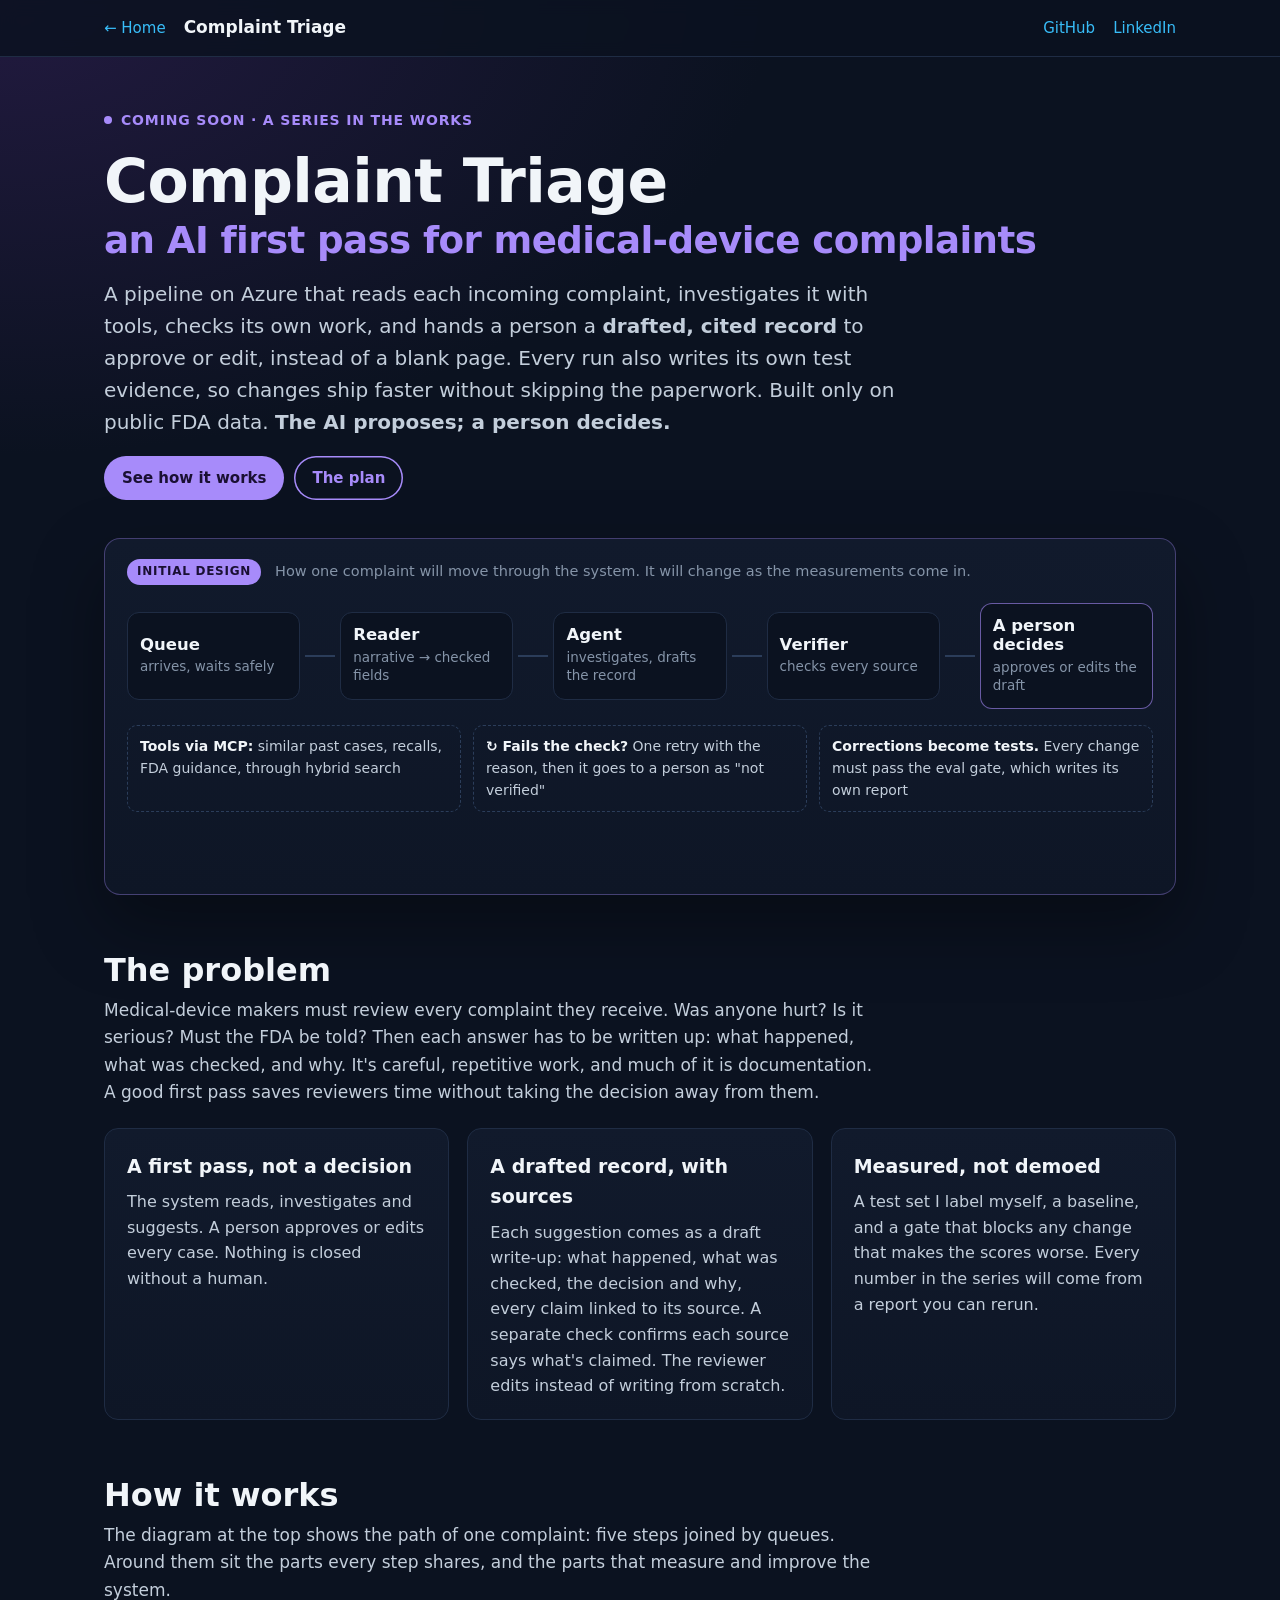
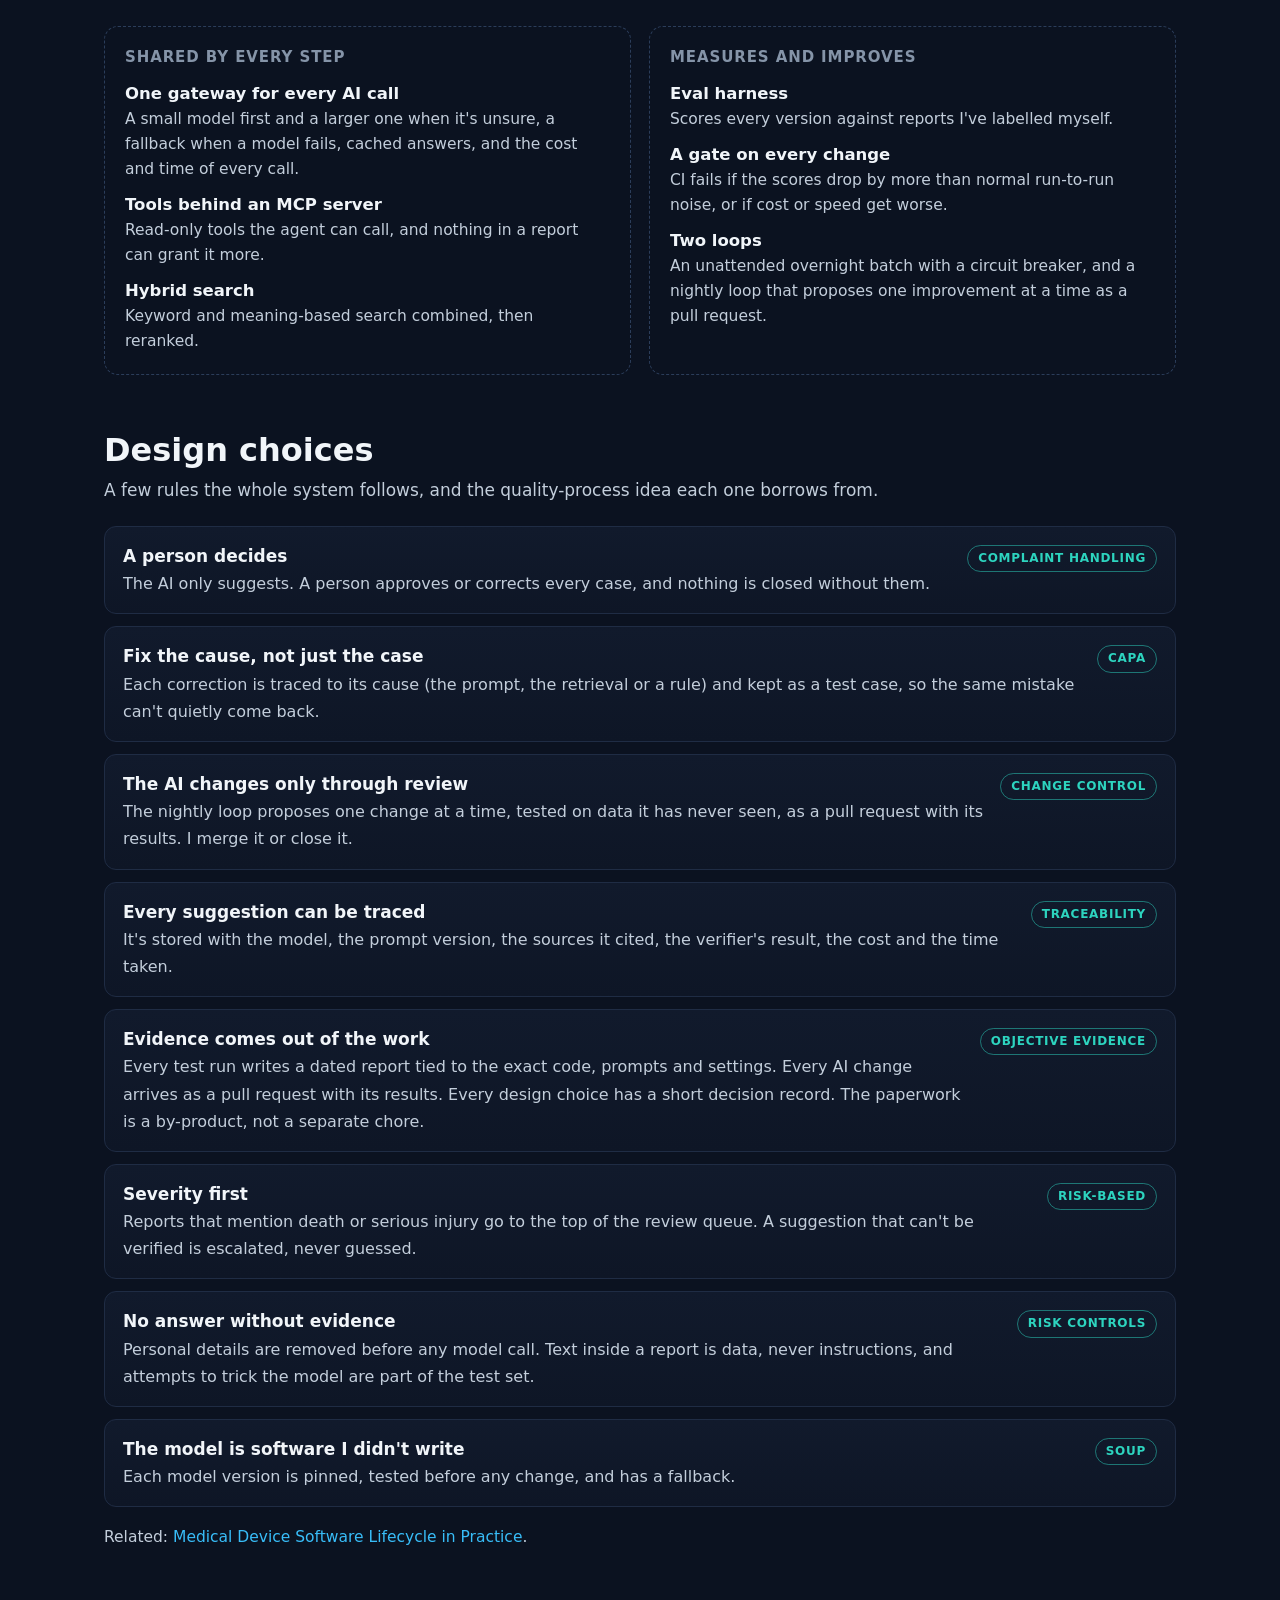
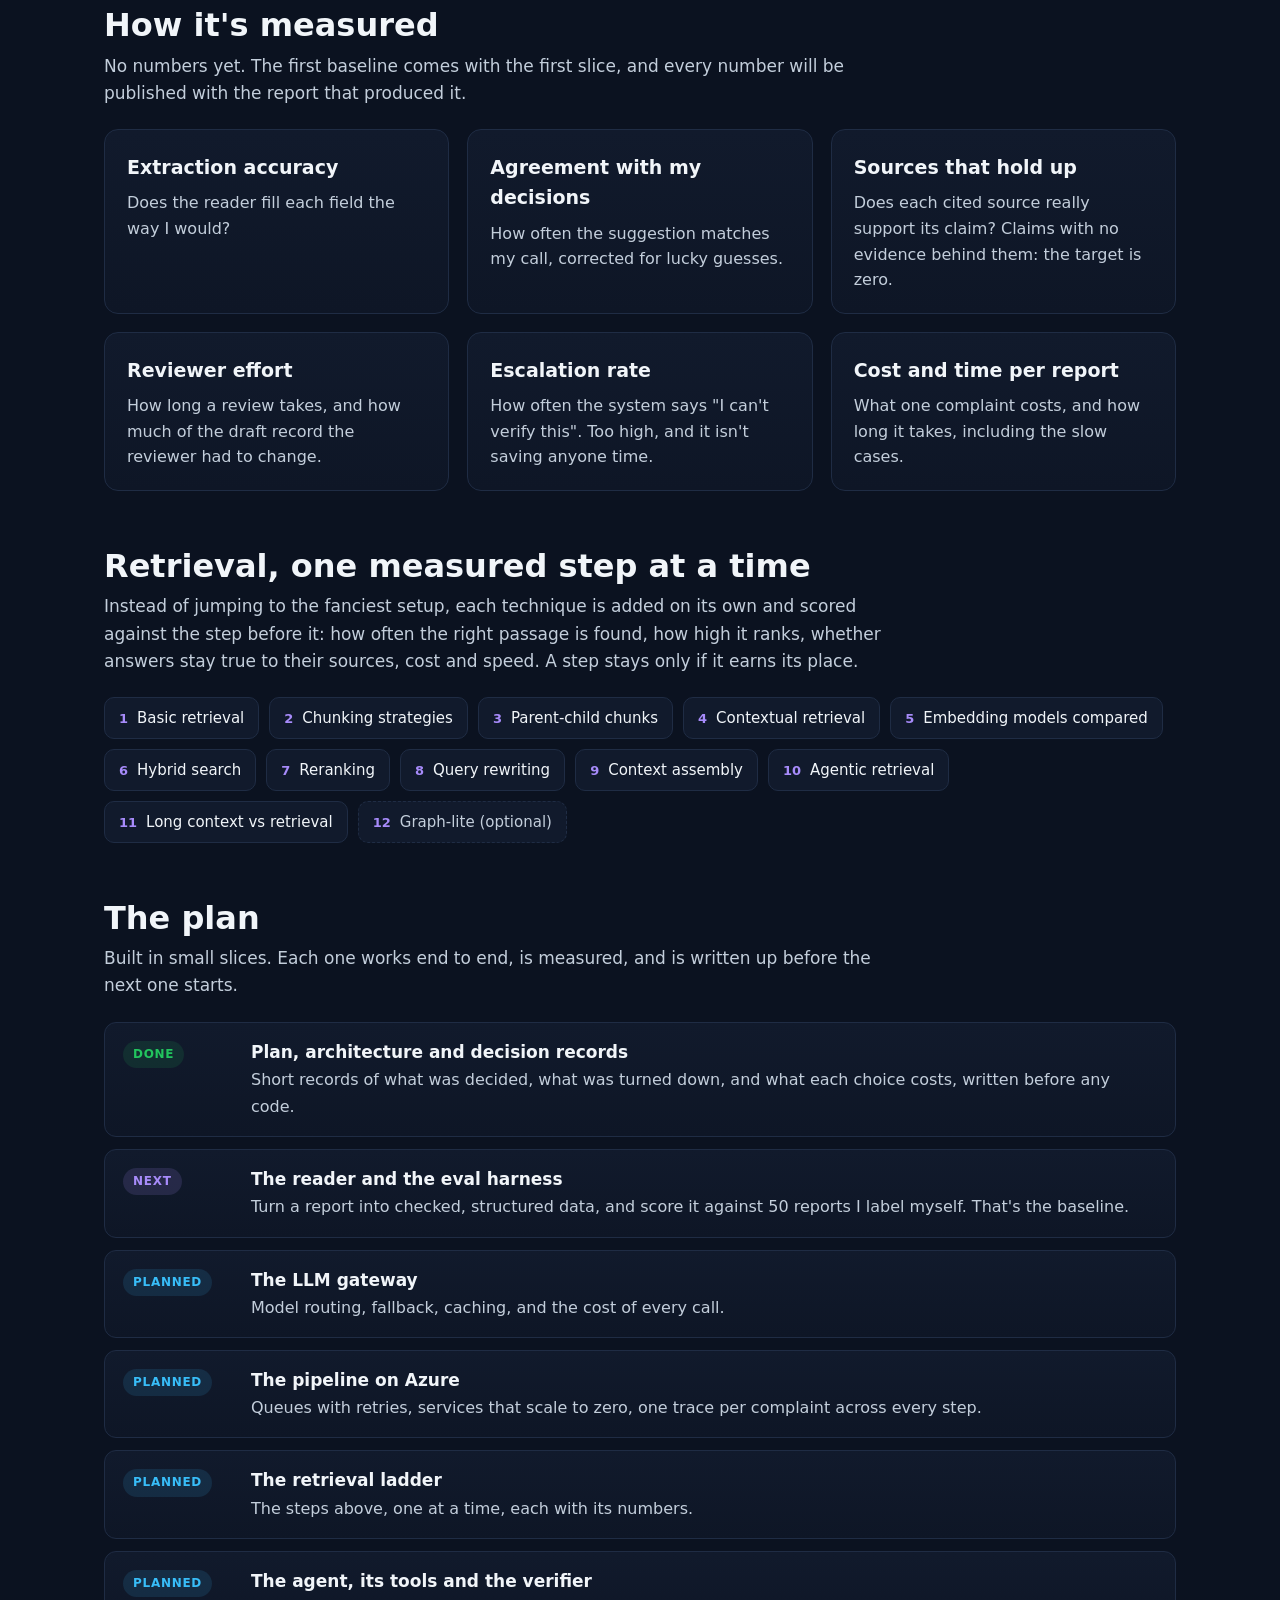
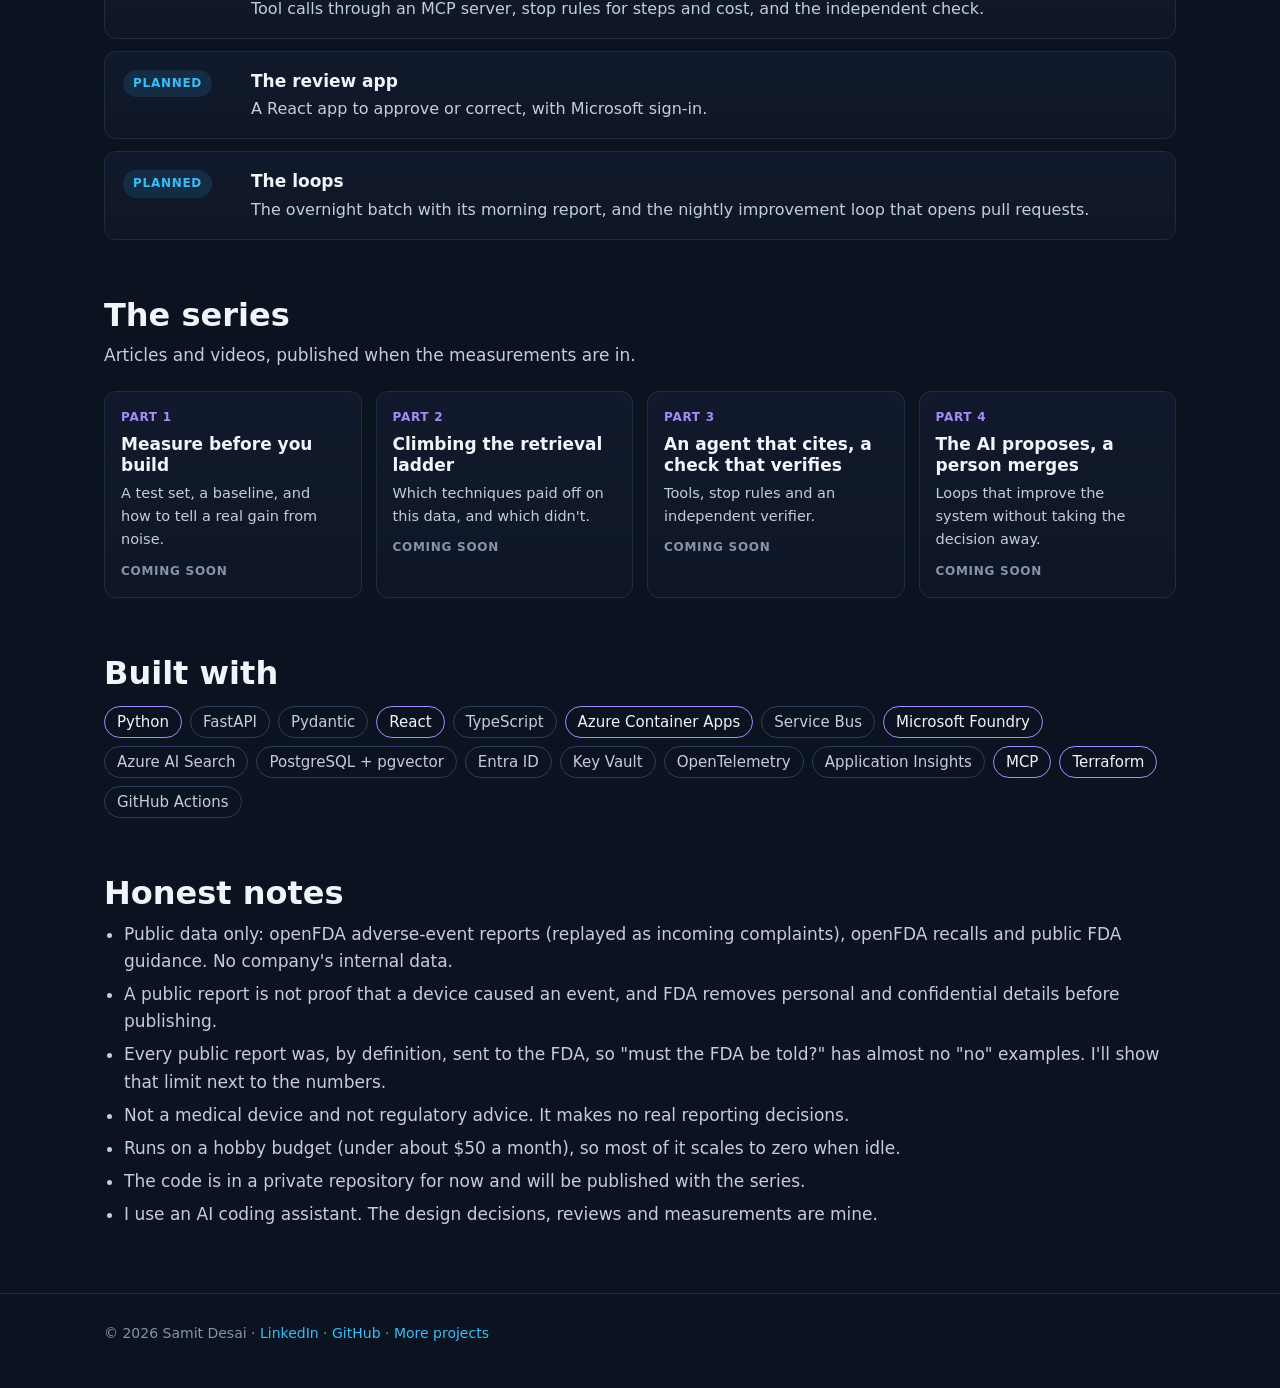
==== complaint-triage/index.html @ c2424ed9 "Complaint Triage: coming-soon page (initial design, animated) and a cover for its card The card show" ====
<!doctype html>
<html lang="en">
<head>
<meta charset="utf-8">
<meta name="viewport" content="width=device-width, initial-scale=1">
<title>Complaint Triage: coming soon · Samit Desai</title>
<meta name="description" content="An AI first pass for medical-device complaints on Azure, built on public FDA data. It reads, investigates with cited sources and checks its own work; a person makes every final call. A series is on the way.">
<meta name="author" content="Samit Desai">
<meta name="theme-color" content="#0b1220">
<meta property="og:type" content="website">
<meta property="og:title" content="Complaint Triage: an AI first pass, a person decides (coming soon)">
<meta property="og:description" content="An AI first pass for medical-device complaints on Azure, built on public FDA data, with every number measured.">
<meta property="og:url" content="https://samit-desai.github.io/complaint-triage/">
<meta property="og:image" content="https://samit-desai.github.io/img/complainttriage.jpg">
<meta name="twitter:card" content="summary_large_image">
<link rel="icon" href="../favicon.svg" type="image/svg+xml">
<style>
:root {
  --bg: #0b1220;
  --panel: #111a2c;
  --panel-2: #0e1626;
  --line: #1f2c44;
  --text: #f1f5f9;
  --text-2: #c3cedb;
  --muted: #8594a8;
  --violet: #a78bfa;
  --accent: #38bdf8;
  --green: #22c55e;
  --radius: 14px;
  color-scheme: dark;
}
* { box-sizing: border-box; }
html { -webkit-text-size-adjust: 100%; scroll-behavior: smooth; }
body {
  margin: 0;
  background: var(--bg) radial-gradient(1100px 650px at 0 0, #221a40, transparent 70%) no-repeat;
  color: var(--text);
  font: 17px/1.6 "Segoe UI", system-ui, -apple-system, "Helvetica Neue", Roboto, Arial, sans-serif;
}
a { color: var(--accent); text-decoration: none; }
a:hover { text-decoration: underline; }
img { display: block; max-width: 100%; height: auto; }
.wrap { max-width: 1120px; margin: 0 auto; padding-inline: 24px; }

.bar { border-bottom: 1px solid var(--line); background: rgba(11,18,32,.85); position: sticky; top: 0; z-index: 2; backdrop-filter: blur(8px); }
.bar .wrap { display: flex; align-items: center; gap: 18px; min-height: 56px; flex-wrap: wrap; }
.bar .name { color: var(--text); font-weight: 700; }
.bar nav { margin-left: auto; display: flex; gap: 18px; font-size: 15px; }
.bar .home { font-size: 15px; }

.hero { padding-block: 52px 8px; display: grid; gap: 18px; }
.kicker { color: var(--violet); font-weight: 700; letter-spacing: .06em; text-transform: uppercase; font-size: 14px; margin: 0; display: inline-flex; align-items: center; gap: 9px; }
.kicker::before { content: ""; width: 8px; height: 8px; border-radius: 50%; background: currentColor; }
h1 { font-size: clamp(36px, 6.4vw, 60px); line-height: 1.08; margin: 0; letter-spacing: -.01em; }
h1 em { font-style: normal; color: var(--violet); display: block; font-size: .62em; margin-top: 6px; }
.lead { color: var(--text-2); font-size: clamp(17px, 2.2vw, 20px); max-width: 800px; margin: 0; }
.btns { display: flex; flex-wrap: wrap; gap: 10px; }
.go { display: inline-block; background: var(--violet); color: #1a1033; font-weight: 600; font-size: 15px; padding: 10px 18px; border-radius: 999px; }
.go:hover { background: #c4b5fd; text-decoration: none; }
.go.ghost { background: transparent; color: var(--violet); box-shadow: inset 0 0 0 1.5px var(--violet); }
.go.ghost:hover { background: rgba(167,139,250,.12); }

section { padding-top: 56px; }
h2 { font-size: clamp(24px, 3vw, 32px); line-height: 1.2; margin: 0 0 8px; }
.sub { color: var(--text-2); margin: 0 0 22px; max-width: 780px; }
h3 { margin: 0 0 8px; font-size: 19px; }

.cards { display: grid; grid-template-columns: repeat(3, 1fr); gap: 18px; }
.card { background: linear-gradient(180deg, var(--panel), var(--panel-2)); border: 1px solid var(--line); border-radius: var(--radius); padding: 22px 22px 20px; }
.card p { margin: 0; color: var(--text-2); font-size: 16px; }

/* the animated system diagram: one complaint moving through the five steps, in CSS only */
.sys { --T: 12s; margin: 30px 0 0; background: linear-gradient(180deg, var(--panel), var(--panel-2)); border: 1px solid rgba(167,139,250,.35); border-radius: 16px; padding: 20px 22px 18px; box-shadow: 0 30px 70px rgba(0,0,0,.35); }
.sys-head { display: flex; flex-wrap: wrap; gap: 8px 14px; align-items: center; margin: 0 0 18px; }
.badge { font-size: 12px; font-weight: 700; letter-spacing: .06em; text-transform: uppercase; color: #1a1033; background: var(--violet); border-radius: 999px; padding: 3px 10px; }
.sys-head .note { color: var(--muted); font-size: 14.5px; }
.lane { display: grid; grid-template-columns: 1fr 40px 1fr 40px 1fr 40px 1fr 40px 1fr; align-items: center; }
.node { --base: var(--line); background: #0b1220; border: 1px solid var(--base); border-radius: 12px; padding: 12px 12px 13px; min-height: 88px; display: grid; align-content: center; gap: 3px; animation: act var(--T) infinite; animation-delay: var(--d); }
.node b { font-size: 16.5px; line-height: 1.2; }
.node small { color: var(--muted); font-size: 13.5px; line-height: 1.35; }
.node.human { --base: rgba(167,139,250,.6); }
.link { position: relative; height: 2px; background: #2b3d5a; margin: 0 5px; }
.link i { position: absolute; top: -4px; left: 0; width: 10px; height: 10px; border-radius: 50%; background: var(--violet); box-shadow: 0 0 12px var(--violet); opacity: 0; animation: move var(--T) infinite linear; animation-delay: var(--d); }
.aux { display: grid; grid-template-columns: repeat(3, 1fr); gap: 12px; margin-top: 16px; }
.aux div { border: 1px dashed #2b3d5a; border-radius: 10px; padding: 9px 12px; font-size: 14px; color: var(--text-2); animation: lit var(--T) infinite; animation-delay: var(--d); }
.aux b { color: var(--text); }
.ticker { position: relative; min-height: 50px; margin-top: 14px; font-size: 15px; color: var(--text-2); }
.ticker p { position: absolute; inset: 0; margin: 0; opacity: 0; animation: say var(--T) infinite; animation-delay: var(--d); }
.ticker p b { color: var(--violet); }
@keyframes act { 0%, 21%, 100% { border-color: var(--base); box-shadow: none; } 3%, 17% { border-color: var(--violet); box-shadow: 0 0 0 1px var(--violet), 0 0 28px rgba(167,139,250,.35); } }
@keyframes move { 0% { left: 0; opacity: 0; } 1% { opacity: 1; } 6% { left: calc(100% - 10px); opacity: 1; } 7%, 100% { left: calc(100% - 10px); opacity: 0; } }
@keyframes movev { 0% { top: 0; opacity: 0; } 1% { opacity: 1; } 6% { top: calc(100% - 10px); opacity: 1; } 7%, 100% { top: calc(100% - 10px); opacity: 0; } }
@keyframes lit { 0%, 21%, 100% { border-color: #2b3d5a; background: transparent; } 3%, 17% { border-color: var(--violet); background: rgba(167,139,250,.08); } }
@keyframes say { 0%, 20%, 100% { opacity: 0; } 2%, 18% { opacity: 1; } }
@media (prefers-reduced-motion: reduce) {
  .node, .link i, .aux div, .ticker p { animation: none; }
  .ticker { min-height: 0; display: grid; gap: 6px; }
  .ticker p { position: static; opacity: 1; }
}

.groups { display: grid; grid-template-columns: 1fr 1fr; gap: 18px; }
.group { border: 1px dashed #2b3d5a; border-radius: var(--radius); padding: 18px 20px 20px; }
.group h3 { font-size: 15px; color: var(--muted); letter-spacing: .06em; text-transform: uppercase; margin-bottom: 12px; }
.group ul { list-style: none; margin: 0; padding: 0; display: grid; gap: 10px; }
.group li { color: var(--text-2); font-size: 15.5px; }
.group li b { color: var(--text); display: block; font-size: 16.5px; }

.list { display: grid; gap: 12px; margin: 0; padding: 0; list-style: none; }
.list li { display: grid; grid-template-columns: 112px 1fr; gap: 16px; align-items: start; background: linear-gradient(180deg, var(--panel), var(--panel-2)); border: 1px solid var(--line); border-radius: 12px; padding: 16px 18px; }
.list b { display: block; font-size: 17px; }
.list span.d { color: var(--text-2); font-size: 16px; }
.st { justify-self: start; font-size: 12px; font-weight: 700; letter-spacing: .06em; text-transform: uppercase; padding: 4px 10px; border-radius: 999px; white-space: nowrap; margin-top: 2px; }
.st.done { color: var(--green); background: rgba(34,197,94,.12); }
.st.next { color: var(--violet); background: rgba(167,139,250,.14); }
.st.plan { color: var(--accent); background: rgba(56,189,248,.12); }
.list.plain li { grid-template-columns: 1fr auto; }
.qms { justify-self: end; font-size: 12px; font-weight: 700; letter-spacing: .06em; text-transform: uppercase; color: #2dd4bf; border: 1px solid rgba(45,212,191,.5); border-radius: 999px; padding: 3px 10px; white-space: nowrap; margin-top: 2px; }

.ladder { display: flex; flex-wrap: wrap; gap: 10px; align-items: center; margin: 0; padding: 0; list-style: none; counter-reset: rung; }
.ladder li { counter-increment: rung; background: var(--panel); border: 1px solid var(--line); border-radius: 10px; padding: 8px 14px; font-size: 15px; display: inline-flex; gap: 9px; align-items: baseline; }
.ladder li::before { content: counter(rung); color: var(--violet); font-weight: 700; font-size: 13px; }
.ladder li.opt { border-style: dashed; color: var(--text-2); }

.eps { display: grid; grid-template-columns: repeat(4, 1fr); gap: 14px; }
.ep { background: linear-gradient(180deg, var(--panel), var(--panel-2)); border: 1px solid var(--line); border-radius: 12px; padding: 16px; display: grid; gap: 6px; align-content: start; }
.ep .n { color: var(--violet); font-size: 12px; font-weight: 700; letter-spacing: .06em; text-transform: uppercase; }
.ep b { font-size: 17px; line-height: 1.25; }
.ep span.d { color: var(--text-2); font-size: 14.5px; }
.ep .soon { color: var(--muted); font-size: 12px; font-weight: 700; letter-spacing: .06em; text-transform: uppercase; margin-top: 4px; }

.tags { display: flex; flex-wrap: wrap; gap: 8px; margin: 0; padding: 0; list-style: none; }
.tags li { border: 1.5px solid #2b3d5a; color: var(--text-2); border-radius: 999px; padding: 3px 12px; font-size: 15px; }
.tags li.k { border-color: var(--violet); color: var(--text); }

.notes { margin: 0; padding-left: 20px; color: var(--text-2); display: grid; gap: 6px; }
.aside { margin: 18px 0 0; color: var(--text-2); font-size: 15.5px; }
footer { border-top: 1px solid var(--line); margin-top: 64px; padding-block: 24px 40px; color: var(--muted); font-size: 14px; }
footer p { margin: 4px 0; }

@media (max-width: 860px) {
  .lane { grid-template-columns: 1fr; }
  .node { min-height: 0; }
  .link { width: 2px; height: 26px; margin: 4px 0 4px 24px; }
  .link i { top: 0; left: -4px; animation-name: movev; }
  .aux { grid-template-columns: 1fr; }
  .ticker { min-height: 96px; }
}
@media (max-width: 900px) {
  .cards, .groups { grid-template-columns: 1fr; }
  .eps { grid-template-columns: 1fr 1fr; }
}
@media (max-width: 560px) {
  body { font-size: 16px; }
  .wrap { padding-inline: 16px; }
  .bar nav { margin-left: 0; }
  .hero { padding-top: 34px; }
  .eps { grid-template-columns: 1fr; }
  .list li, .list.plain li { grid-template-columns: 1fr; gap: 8px; }
  .qms { justify-self: start; }
}
</style>
</head>
<body>
<header class="bar"><div class="wrap">
  <a class="home" href="../">← Home</a><span class="name">Complaint Triage</span>
  <nav><a href="https://github.com/Samit-Desai">GitHub</a><a href="https://www.linkedin.com/in/samit-desai-62868420">LinkedIn</a></nav>
</div></header>

<main class="wrap">
  <div class="hero">
    <p class="kicker">Coming soon · a series in the works</p>
    <h1>Complaint Triage <em>an AI first pass for medical-device complaints</em></h1>
    <p class="lead">A pipeline on Azure that reads each incoming complaint, investigates it with tools, checks its own
    work, and hands a person a <b>drafted, cited record</b> to approve or edit, instead of a blank page. Every run
    also writes its own test evidence, so changes ship faster without skipping the paperwork. Built only on public FDA
    data. <b>The AI proposes; a person decides.</b></p>
    <div class="btns"><a class="go" href="#how">See how it works</a><a class="go ghost" href="#plan">The plan</a></div>
  </div>

  <figure class="sys" aria-label="Initial design: how one complaint moves through the system">
    <div class="sys-head"><span class="badge">Initial design</span><span class="note">How one complaint will move
    through the system. It will change as the measurements come in.</span></div>
    <div class="lane">
      <div class="node" style="--d:0s"><b>Queue</b><small>arrives, waits safely</small></div>
      <div class="link" aria-hidden="true"><i style="--d:1.9s"></i></div>
      <div class="node" style="--d:2.4s"><b>Reader</b><small>narrative → checked fields</small></div>
      <div class="link" aria-hidden="true"><i style="--d:4.3s"></i></div>
      <div class="node" style="--d:4.8s"><b>Agent</b><small>investigates, drafts the record</small></div>
      <div class="link" aria-hidden="true"><i style="--d:6.7s"></i></div>
      <div class="node" style="--d:7.2s"><b>Verifier</b><small>checks every source</small></div>
      <div class="link" aria-hidden="true"><i style="--d:9.1s"></i></div>
      <div class="node human" style="--d:9.6s"><b>A person decides</b><small>approves or edits the draft</small></div>
    </div>
    <div class="aux">
      <div style="--d:4.8s"><b>Tools via MCP:</b> similar past cases, recalls, FDA guidance, through hybrid search</div>
      <div style="--d:7.2s"><b>↻ Fails the check?</b> One retry with the reason, then it goes to a person as "not verified"</div>
      <div style="--d:9.6s"><b>Corrections become tests.</b> Every change must pass the eval gate, which writes its own report</div>
    </div>
    <div class="ticker" aria-live="off">
      <p style="--d:0s"><b>1 · Queue.</b> A public FDA report is replayed as if it came in today. It waits safely, with
      retries and a dead-letter queue.</p>
      <p style="--d:2.4s"><b>2 · Reader.</b> An LLM turns the narrative into checked fields: device, problem, patient
      harm, software-related?</p>
      <p style="--d:4.8s"><b>3 · Agent.</b> It looks up similar cases, recalls and guidance, then drafts the record:
      adverse event? Reportable? How severe? And why, with sources.</p>
      <p style="--d:7.2s"><b>4 · Verifier.</b> An independent check that every cited source really says what's claimed.</p>
      <p style="--d:9.6s"><b>5 · A person decides.</b> Approve or edit the draft, not a blank page. Every correction is
      kept as a test case.</p>
    </div>
  </figure>

  <section id="why">
    <h2>The problem</h2>
    <p class="sub">Medical-device makers must review every complaint they receive. Was anyone hurt? Is it serious? Must
    the FDA be told? Then each answer has to be written up: what happened, what was checked, and why. It's careful,
    repetitive work, and much of it is documentation. A good first pass saves reviewers time without taking the
    decision away from them.</p>
    <div class="cards">
      <div class="card"><h3>A first pass, not a decision</h3><p>The system reads, investigates and suggests. A person
      approves or edits every case. Nothing is closed without a human.</p></div>
      <div class="card"><h3>A drafted record, with sources</h3><p>Each suggestion comes as a draft write-up: what
      happened, what was checked, the decision and why, every claim linked to its source. A separate check confirms
      each source says what's claimed. The reviewer edits instead of writing from scratch.</p></div>
      <div class="card"><h3>Measured, not demoed</h3><p>A test set I label myself, a baseline, and a gate that blocks
      any change that makes the scores worse. Every number in the series will come from a report you can rerun.</p></div>
    </div>
  </section>

  <section id="how">
    <h2>How it works</h2>
    <p class="sub">The diagram at the top shows the path of one complaint: five steps joined by queues. Around them sit
    the parts every step shares, and the parts that measure and improve the system.</p>
    <div class="groups">
      <div class="group"><h3>Shared by every step</h3><ul>
        <li><b>One gateway for every AI call</b>A small model first and a larger one when it's unsure, a fallback when a
        model fails, cached answers, and the cost and time of every call.</li>
        <li><b>Tools behind an MCP server</b>Read-only tools the agent can call, and nothing in a report can grant it more.</li>
        <li><b>Hybrid search</b>Keyword and meaning-based search combined, then reranked.</li>
      </ul></div>
      <div class="group"><h3>Measures and improves</h3><ul>
        <li><b>Eval harness</b>Scores every version against reports I've labelled myself.</li>
        <li><b>A gate on every change</b>CI fails if the scores drop by more than normal run-to-run noise, or if cost or speed get worse.</li>
        <li><b>Two loops</b>An unattended overnight batch with a circuit breaker, and a nightly loop that proposes one
        improvement at a time as a pull request.</li>
      </ul></div>
    </div>
  </section>

  <section id="choices">
    <h2>Design choices</h2>
    <p class="sub">A few rules the whole system follows, and the quality-process idea each one borrows from.</p>
    <ul class="list plain">
      <li><span><b>A person decides</b><span class="d">The AI only suggests. A person approves or corrects every case,
      and nothing is closed without them.</span></span><span class="qms">Complaint handling</span></li>
      <li><span><b>Fix the cause, not just the case</b><span class="d">Each correction is traced to its cause (the prompt,
      the retrieval or a rule) and kept as a test case, so the same mistake can't quietly come back.</span></span><span class="qms">CAPA</span></li>
      <li><span><b>The AI changes only through review</b><span class="d">The nightly loop proposes one change at a time,
      tested on data it has never seen, as a pull request with its results. I merge it or close it.</span></span><span class="qms">Change control</span></li>
      <li><span><b>Every suggestion can be traced</b><span class="d">It's stored with the model, the prompt version, the
      sources it cited, the verifier's result, the cost and the time taken.</span></span><span class="qms">Traceability</span></li>
      <li><span><b>Evidence comes out of the work</b><span class="d">Every test run writes a dated report tied to the
      exact code, prompts and settings. Every AI change arrives as a pull request with its results. Every design
      choice has a short decision record. The paperwork is a by-product, not a separate chore.</span></span><span class="qms">Objective evidence</span></li>
      <li><span><b>Severity first</b><span class="d">Reports that mention death or serious injury go to the top of the
      review queue. A suggestion that can't be verified is escalated, never guessed.</span></span><span class="qms">Risk-based</span></li>
      <li><span><b>No answer without evidence</b><span class="d">Personal details are removed before any model call.
      Text inside a report is data, never instructions, and attempts to trick the model are part of the test set.</span></span><span class="qms">Risk controls</span></li>
      <li><span><b>The model is software I didn't write</b><span class="d">Each model version is pinned, tested before any
      change, and has a fallback.</span></span><span class="qms">SOUP</span></li>
    </ul>
    <p class="aside">Related: <a href="../meddevice-sdlc-series/">Medical Device Software Lifecycle in Practice</a>.</p>
  </section>

  <section id="measured">
    <h2>How it's measured</h2>
    <p class="sub">No numbers yet. The first baseline comes with the first slice, and every number will be published
    with the report that produced it.</p>
    <div class="cards">
      <div class="card"><h3>Extraction accuracy</h3><p>Does the reader fill each field the way I would?</p></div>
      <div class="card"><h3>Agreement with my decisions</h3><p>How often the suggestion matches my call, corrected for
      lucky guesses.</p></div>
      <div class="card"><h3>Sources that hold up</h3><p>Does each cited source really support its claim? Claims with
      no evidence behind them: the target is zero.</p></div>
      <div class="card"><h3>Reviewer effort</h3><p>How long a review takes, and how much of the draft record the
      reviewer had to change.</p></div>
      <div class="card"><h3>Escalation rate</h3><p>How often the system says "I can't verify this". Too high, and it
      isn't saving anyone time.</p></div>
      <div class="card"><h3>Cost and time per report</h3><p>What one complaint costs, and how long it takes, including
      the slow cases.</p></div>
    </div>
  </section>

  <section id="ladder">
    <h2>Retrieval, one measured step at a time</h2>
    <p class="sub">Instead of jumping to the fanciest setup, each technique is added on its own and scored against the
    step before it: how often the right passage is found, how high it ranks, whether answers stay true to their
    sources, cost and speed. A step stays only if it earns its place.</p>
    <ol class="ladder">
      <li>Basic retrieval</li><li>Chunking strategies</li><li>Parent-child chunks</li><li>Contextual retrieval</li>
      <li>Embedding models compared</li><li>Hybrid search</li><li>Reranking</li><li>Query rewriting</li>
      <li>Context assembly</li><li>Agentic retrieval</li><li>Long context vs retrieval</li><li class="opt">Graph-lite (optional)</li>
    </ol>
  </section>

  <section id="plan">
    <h2>The plan</h2>
    <p class="sub">Built in small slices. Each one works end to end, is measured, and is written up before the next one
    starts.</p>
    <ul class="list">
      <li><span class="st done">Done</span><span><b>Plan, architecture and decision records</b><span class="d">Short
      records of what was decided, what was turned down, and what each choice costs, written before any code.</span></span></li>
      <li><span class="st next">Next</span><span><b>The reader and the eval harness</b><span class="d">Turn a report into
      checked, structured data, and score it against 50 reports I label myself. That's the baseline.</span></span></li>
      <li><span class="st plan">Planned</span><span><b>The LLM gateway</b><span class="d">Model routing, fallback,
      caching, and the cost of every call.</span></span></li>
      <li><span class="st plan">Planned</span><span><b>The pipeline on Azure</b><span class="d">Queues with retries, services
      that scale to zero, one trace per complaint across every step.</span></span></li>
      <li><span class="st plan">Planned</span><span><b>The retrieval ladder</b><span class="d">The steps above, one at a
      time, each with its numbers.</span></span></li>
      <li><span class="st plan">Planned</span><span><b>The agent, its tools and the verifier</b><span class="d">Tool calls
      through an MCP server, stop rules for steps and cost, and the independent check.</span></span></li>
      <li><span class="st plan">Planned</span><span><b>The review app</b><span class="d">A React app to approve or correct,
      with Microsoft sign-in.</span></span></li>
      <li><span class="st plan">Planned</span><span><b>The loops</b><span class="d">The overnight batch with its morning
      report, and the nightly improvement loop that opens pull requests.</span></span></li>
    </ul>
  </section>

  <section id="series">
    <h2>The series</h2>
    <p class="sub">Articles and videos, published when the measurements are in.</p>
    <div class="eps">
      <div class="ep"><span class="n">Part 1</span><b>Measure before you build</b><span class="d">A test set, a baseline,
      and how to tell a real gain from noise.</span><span class="soon">Coming soon</span></div>
      <div class="ep"><span class="n">Part 2</span><b>Climbing the retrieval ladder</b><span class="d">Which techniques
      paid off on this data, and which didn't.</span><span class="soon">Coming soon</span></div>
      <div class="ep"><span class="n">Part 3</span><b>An agent that cites, a check that verifies</b><span class="d">Tools,
      stop rules and an independent verifier.</span><span class="soon">Coming soon</span></div>
      <div class="ep"><span class="n">Part 4</span><b>The AI proposes, a person merges</b><span class="d">Loops that
      improve the system without taking the decision away.</span><span class="soon">Coming soon</span></div>
    </div>
  </section>

  <section id="stack">
    <h2>Built with</h2>
    <ul class="tags" style="margin-top:14px">
      <li class="k">Python</li><li>FastAPI</li><li>Pydantic</li><li class="k">React</li><li>TypeScript</li>
      <li class="k">Azure Container Apps</li><li>Service Bus</li><li class="k">Microsoft Foundry</li><li>Azure AI Search</li>
      <li>PostgreSQL + pgvector</li><li>Entra ID</li><li>Key Vault</li><li>OpenTelemetry</li><li>Application Insights</li>
      <li class="k">MCP</li><li class="k">Terraform</li><li>GitHub Actions</li>
    </ul>
  </section>

  <section id="notes">
    <h2>Honest notes</h2>
    <ul class="notes">
      <li>Public data only: openFDA adverse-event reports (replayed as incoming complaints), openFDA recalls and public
      FDA guidance. No company's internal data.</li>
      <li>A public report is not proof that a device caused an event, and FDA removes personal and confidential details
      before publishing.</li>
      <li>Every public report was, by definition, sent to the FDA, so "must the FDA be told?" has almost no "no"
      examples. I'll show that limit next to the numbers.</li>
      <li>Not a medical device and not regulatory advice. It makes no real reporting decisions.</li>
      <li>Runs on a hobby budget (under about $50 a month), so most of it scales to zero when idle.</li>
      <li>The code is in a private repository for now and will be published with the series.</li>
      <li>I use an AI coding assistant. The design decisions, reviews and measurements are mine.</li>
    </ul>
  </section>
</main>

<footer><div class="wrap">
  <p>© 2026 Samit Desai · <a href="https://www.linkedin.com/in/samit-desai-62868420">LinkedIn</a> · <a href="https://github.com/Samit-Desai">GitHub</a> · <a href="../">More projects</a></p>
</div></footer>
</body>
</html>
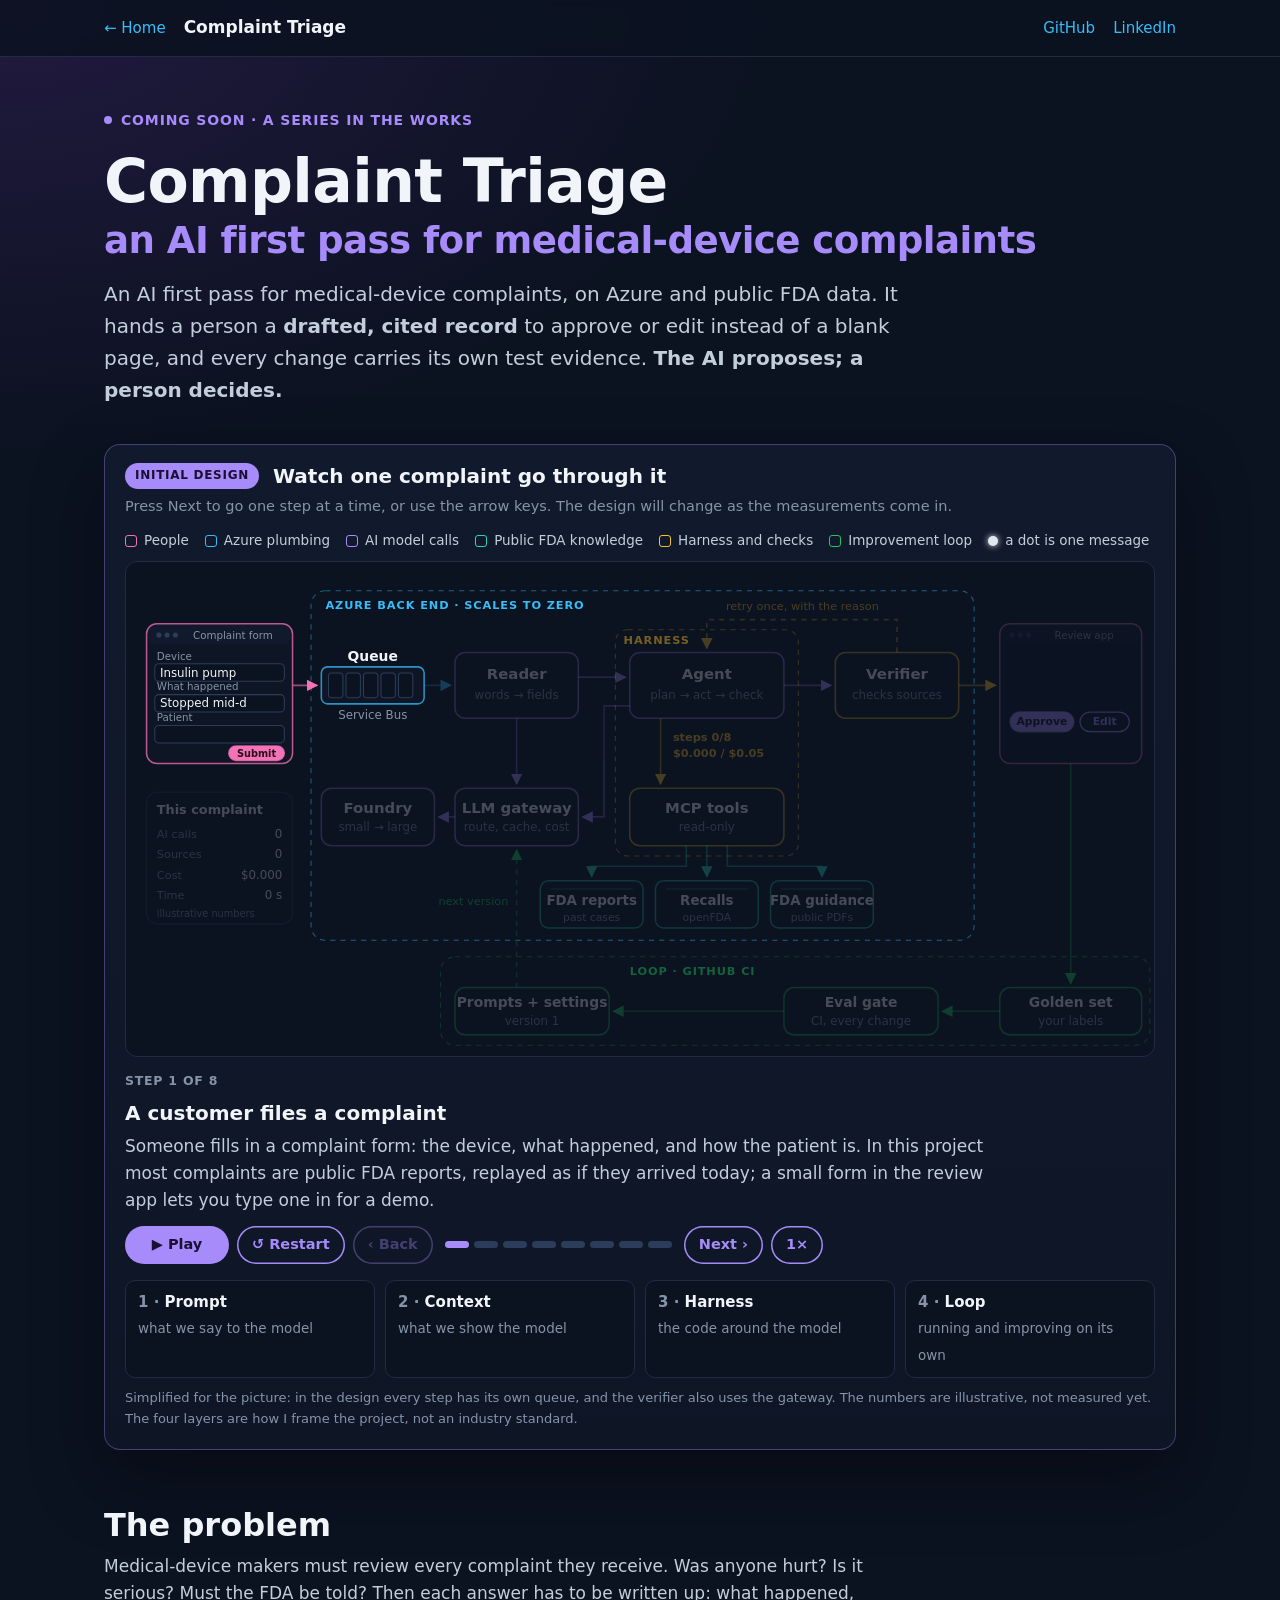
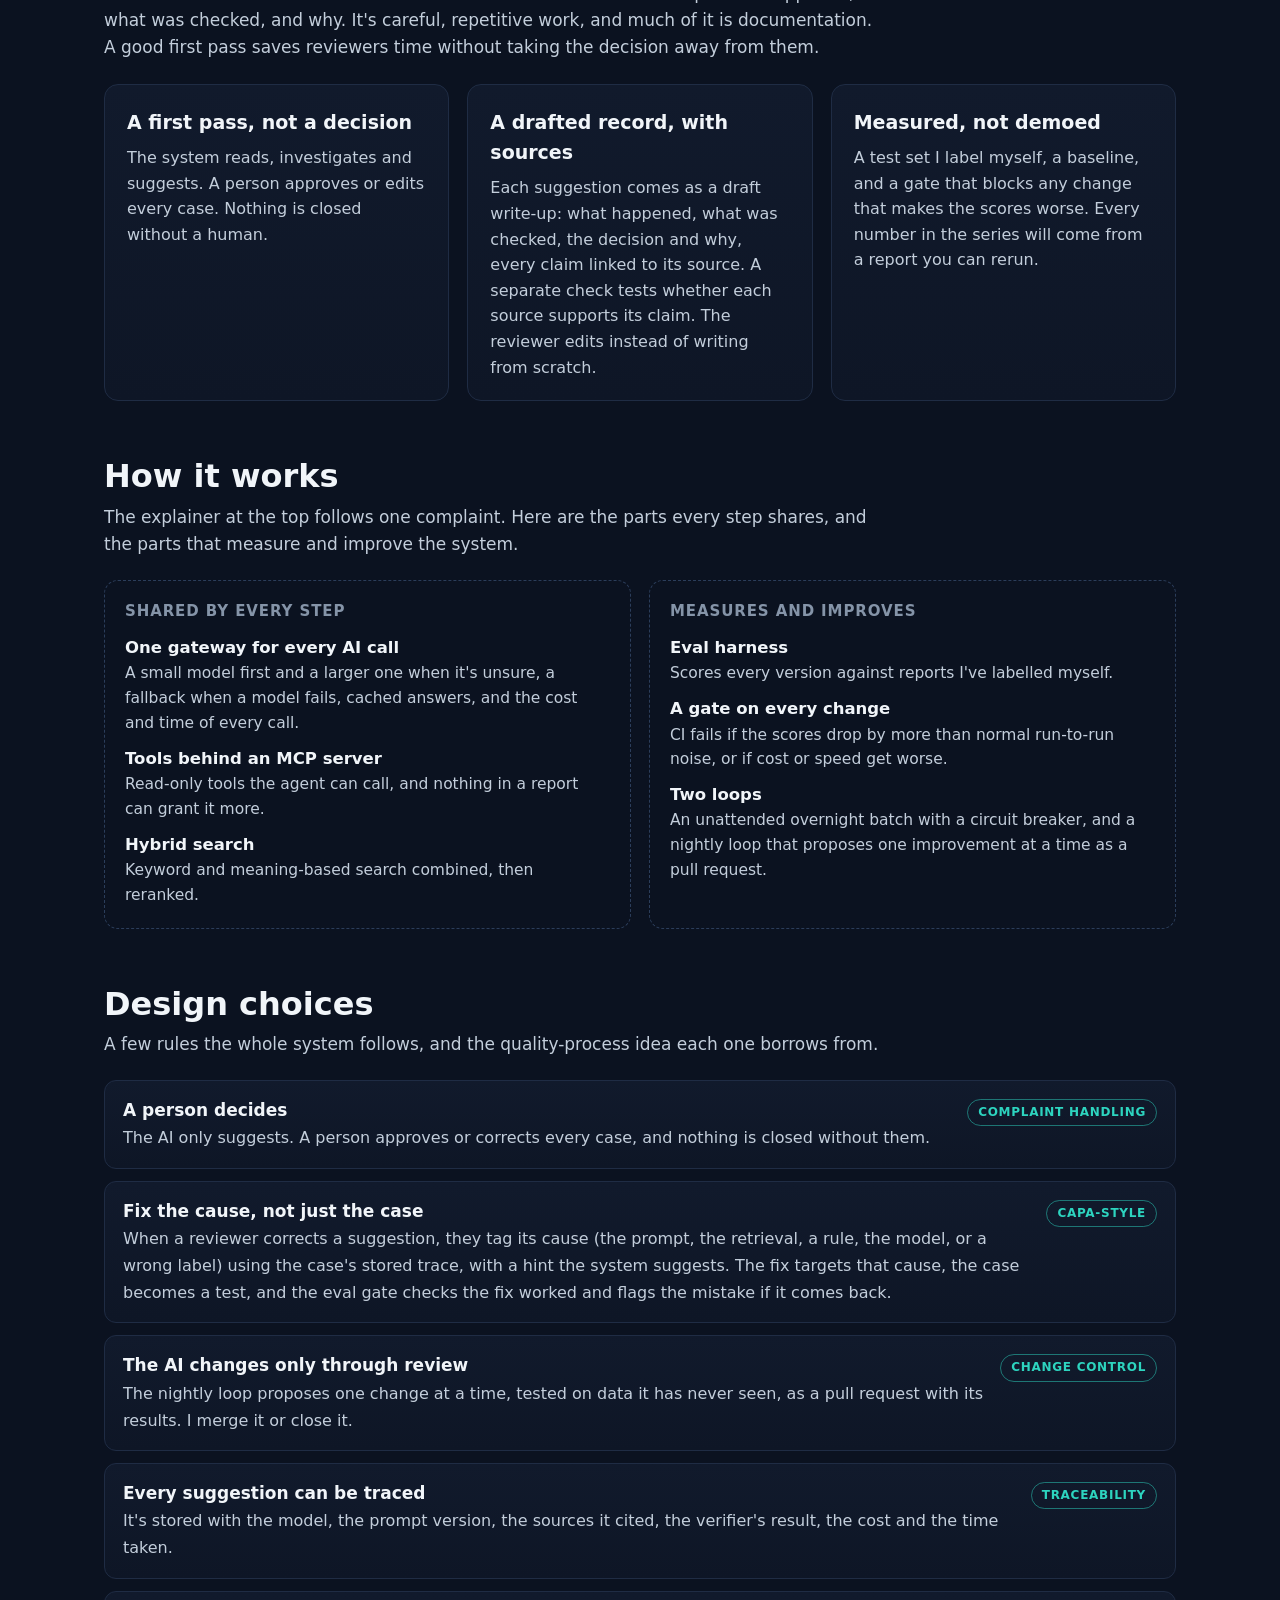
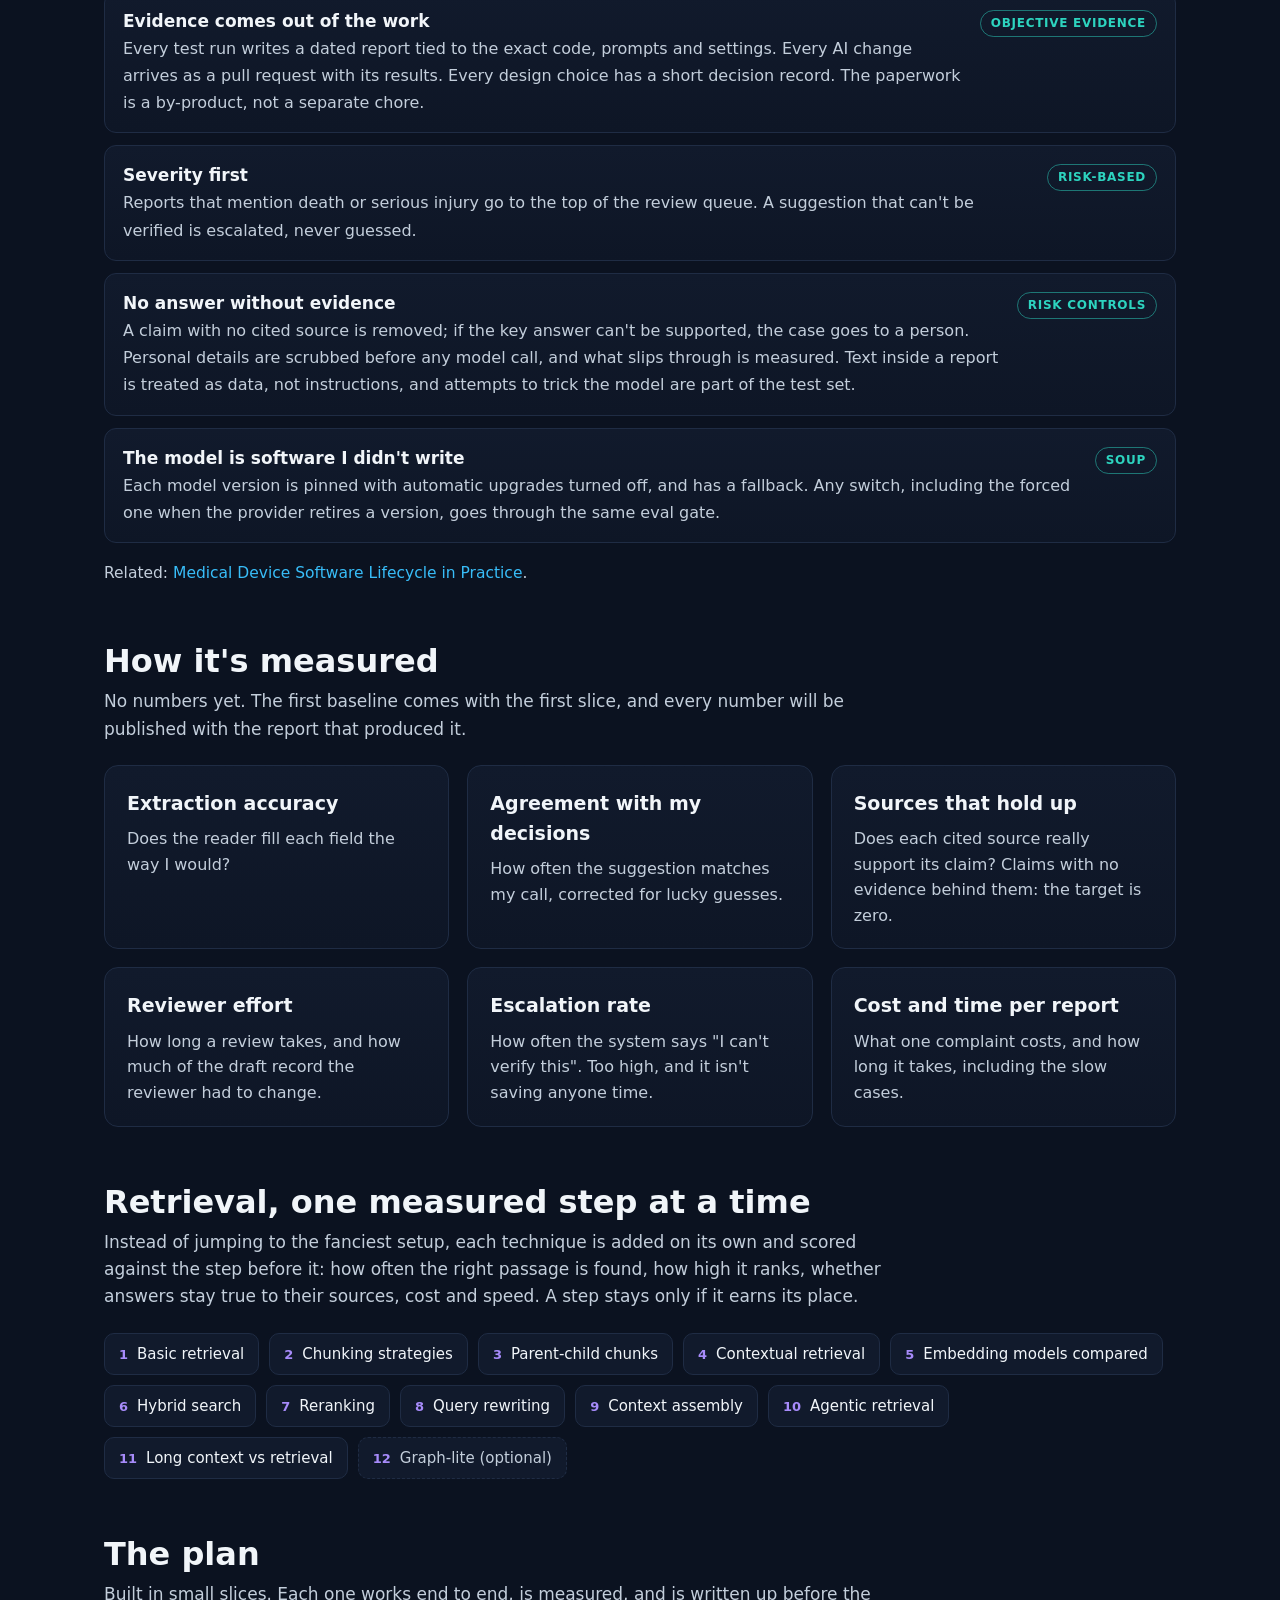
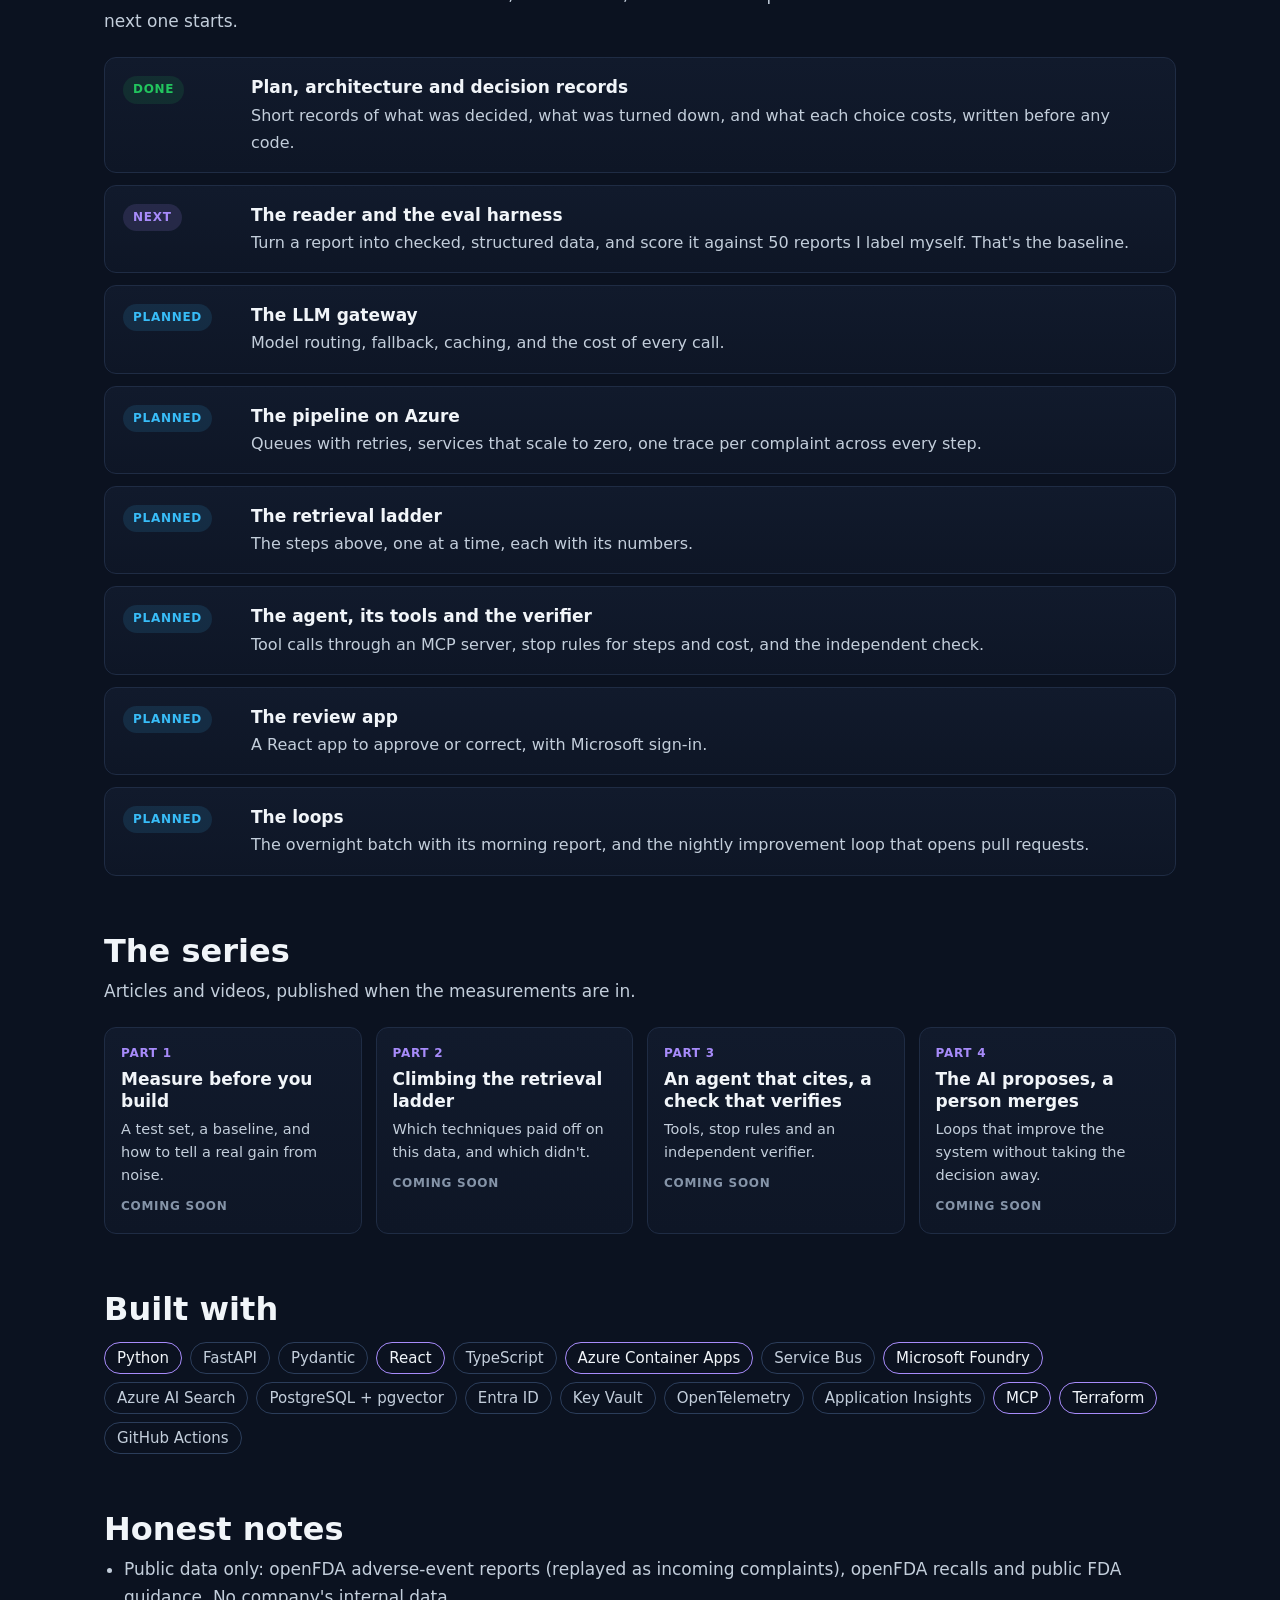
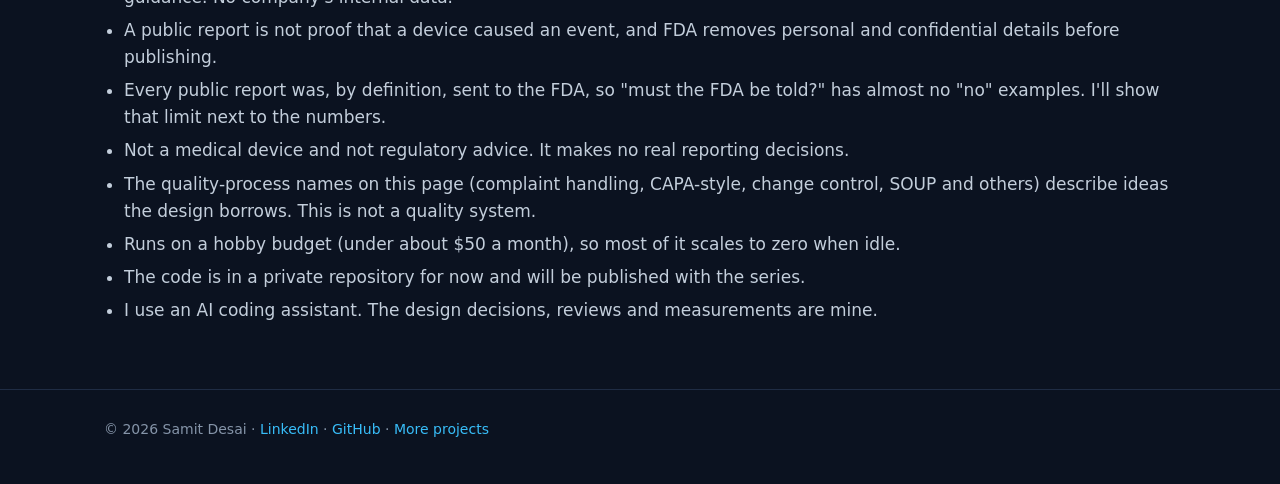
==== commit 49044cee: "Complaint Triage: animated explainer at the top, and every claim fact-checked One complaint moves th" ====
--- a/complaint-triage/index.html
+++ b/complaint-triage/index.html
@@ -69,34 +69,70 @@
 .card { background: linear-gradient(180deg, var(--panel), var(--panel-2)); border: 1px solid var(--line); border-radius: var(--radius); padding: 22px 22px 20px; }
 .card p { margin: 0; color: var(--text-2); font-size: 16px; }
 
-/* the animated system diagram: one complaint moving through the five steps, in CSS only */
-.sys { --T: 12s; margin: 30px 0 0; background: linear-gradient(180deg, var(--panel), var(--panel-2)); border: 1px solid rgba(167,139,250,.35); border-radius: 16px; padding: 20px 22px 18px; box-shadow: 0 30px 70px rgba(0,0,0,.35); }
-.sys-head { display: flex; flex-wrap: wrap; gap: 8px 14px; align-items: center; margin: 0 0 18px; }
+/* the animated explainer: one complaint through the system (engine in explainer.js) */
+.ct { margin: 30px 0 0; background: linear-gradient(180deg, var(--panel), var(--panel-2)); border: 1px solid rgba(167,139,250,.35); border-radius: 16px; padding: 18px 20px 20px; box-shadow: 0 30px 70px rgba(0,0,0,.35); }
+.ct-head { display: flex; flex-wrap: wrap; gap: 8px 14px; align-items: center; }
+.ct-head h2 { font-size: 20px; margin: 0; }
 .badge { font-size: 12px; font-weight: 700; letter-spacing: .06em; text-transform: uppercase; color: #1a1033; background: var(--violet); border-radius: 999px; padding: 3px 10px; }
-.sys-head .note { color: var(--muted); font-size: 14.5px; }
-.lane { display: grid; grid-template-columns: 1fr 40px 1fr 40px 1fr 40px 1fr 40px 1fr; align-items: center; }
-.node { --base: var(--line); background: #0b1220; border: 1px solid var(--base); border-radius: 12px; padding: 12px 12px 13px; min-height: 88px; display: grid; align-content: center; gap: 3px; animation: act var(--T) infinite; animation-delay: var(--d); }
-.node b { font-size: 16.5px; line-height: 1.2; }
-.node small { color: var(--muted); font-size: 13.5px; line-height: 1.35; }
-.node.human { --base: rgba(167,139,250,.6); }
-.link { position: relative; height: 2px; background: #2b3d5a; margin: 0 5px; }
-.link i { position: absolute; top: -4px; left: 0; width: 10px; height: 10px; border-radius: 50%; background: var(--violet); box-shadow: 0 0 12px var(--violet); opacity: 0; animation: move var(--T) infinite linear; animation-delay: var(--d); }
-.aux { display: grid; grid-template-columns: repeat(3, 1fr); gap: 12px; margin-top: 16px; }
-.aux div { border: 1px dashed #2b3d5a; border-radius: 10px; padding: 9px 12px; font-size: 14px; color: var(--text-2); animation: lit var(--T) infinite; animation-delay: var(--d); }
-.aux b { color: var(--text); }
-.ticker { position: relative; min-height: 50px; margin-top: 14px; font-size: 15px; color: var(--text-2); }
-.ticker p { position: absolute; inset: 0; margin: 0; opacity: 0; animation: say var(--T) infinite; animation-delay: var(--d); }
-.ticker p b { color: var(--violet); }
-@keyframes act { 0%, 21%, 100% { border-color: var(--base); box-shadow: none; } 3%, 17% { border-color: var(--violet); box-shadow: 0 0 0 1px var(--violet), 0 0 28px rgba(167,139,250,.35); } }
-@keyframes move { 0% { left: 0; opacity: 0; } 1% { opacity: 1; } 6% { left: calc(100% - 10px); opacity: 1; } 7%, 100% { left: calc(100% - 10px); opacity: 0; } }
-@keyframes movev { 0% { top: 0; opacity: 0; } 1% { opacity: 1; } 6% { top: calc(100% - 10px); opacity: 1; } 7%, 100% { top: calc(100% - 10px); opacity: 0; } }
-@keyframes lit { 0%, 21%, 100% { border-color: #2b3d5a; background: transparent; } 3%, 17% { border-color: var(--violet); background: rgba(167,139,250,.08); } }
-@keyframes say { 0%, 20%, 100% { opacity: 0; } 2%, 18% { opacity: 1; } }
-@media (prefers-reduced-motion: reduce) {
-  .node, .link i, .aux div, .ticker p { animation: none; }
-  .ticker { min-height: 0; display: grid; gap: 6px; }
-  .ticker p { position: static; opacity: 1; }
-}
+.ct-note { color: var(--muted); font-size: 14.5px; margin: 6px 0 0; }
+.k-people { --c: #f472b6; } .k-azure { --c: #38bdf8; } .k-ai { --c: #a78bfa; } .k-know { --c: #2dd4bf; }
+.k-guard { --c: #fbbf24; } .k-loop { --c: #22c55e; } .k-none { --c: #2b3d5a; } .k-dot { --c: #e2e8f0; }
+.ct-key { display: flex; flex-wrap: wrap; gap: 6px 16px; margin: 12px 0 10px; padding: 0; list-style: none; font-size: 13.5px; color: var(--text-2); }
+.ct-key li { display: inline-flex; align-items: center; gap: 7px; }
+.ct-key li::before { content: ""; width: 10px; height: 10px; border-radius: 3px; border: 1.5px solid var(--c); }
+.ct-key li.k-dot::before { border: 0; border-radius: 50%; background: var(--c); box-shadow: 0 0 6px var(--c); }
+#ct-fig { outline: none; border-radius: 12px; }
+#ct-fig:focus-visible { box-shadow: 0 0 0 2px var(--violet); }
+.ct-scroll { overflow-x: auto; border: 1px solid var(--line); border-radius: 12px; background: #0b1220; }
+.ct-svg { display: block; width: 100%; height: auto; font-family: "Segoe UI", system-ui, -apple-system, Roboto, Arial, sans-serif; }
+.ct-svg .n { transition: opacity .35s; }
+.ct-svg .dim { opacity: .25; }
+.ct-svg .gwrap.dim { opacity: .45; }
+.ct-svg .b { fill: #0e1626; stroke: var(--c); stroke-opacity: .75; stroke-width: 1.5; }
+.ct-svg .hot .b { stroke-width: 3; stroke-opacity: 1; filter: drop-shadow(0 0 9px var(--c)); }
+.ct-svg .tt { fill: #f1f5f9; font-size: 14.5px; font-weight: 700; }
+.ct-svg .ss { fill: #8594a8; font-size: 11.5px; }
+.ct-svg .lk { fill: none; stroke: var(--c); stroke-opacity: .6; stroke-width: 1.6; }
+.ct-svg .lk.dash { stroke-dasharray: 5 5; }
+.ct-svg .grp { fill: none; stroke: var(--c); stroke-opacity: .45; stroke-dasharray: 5 5; }
+.ct-svg .gl { fill: var(--c); font-size: 11px; font-weight: 700; letter-spacing: .08em; }
+.ct-svg .lbl { fill: #8594a8; font-size: 10px; }
+.ct-svg .val { fill: #f1f5f9; font-size: 11.5px; }
+.ct-svg .fld { fill: #0b1220; stroke: #2b3d5a; }
+.ct-svg .wbar { fill: #111a2c; }
+.ct-svg .slot { fill: #0b1220; stroke: #2b3d5a; transition: fill .2s; }
+.ct-svg .slot.on { fill: #38bdf8; }
+.ct-svg .meter text { fill: #fbbf24; font-size: 11px; font-weight: 600; }
+.ct-svg .tick { fill: #e2e8f0; font-size: 15px; font-weight: 700; letter-spacing: .12em; }
+.ct-svg .note { fill: #8594a8; font-size: 11px; }
+.ct-svg .sline { stroke: var(--c); stroke-opacity: .45; }
+.ct-svg .dot { fill: var(--c); filter: drop-shadow(0 0 6px var(--c)); }
+.ct-hint { display: none; color: var(--muted); font-size: 13px; margin: 6px 0 0; }
+.ct-say { margin-top: 14px; min-height: 124px; }
+.ct-meta { display: flex; gap: 10px; align-items: center; font-size: 12.5px; font-weight: 700; letter-spacing: .06em; text-transform: uppercase; color: var(--muted); }
+.ct-meta .ct-layer { color: var(--violet); border: 1px solid rgba(167,139,250,.5); border-radius: 999px; padding: 1px 9px; }
+.ct-say h3 { margin: 6px 0 4px; font-size: 20px; }
+.ct-say p { margin: 0; color: var(--text-2); max-width: 880px; }
+.ct-ctl { display: flex; flex-wrap: wrap; align-items: center; gap: 8px; margin-top: 12px; }
+.cbtn { font: inherit; font-size: 14.5px; font-weight: 600; color: var(--violet); background: transparent; border: 0; box-shadow: inset 0 0 0 1.5px var(--violet); border-radius: 999px; padding: 7px 15px; cursor: pointer; }
+.cbtn.primary { background: var(--violet); color: #1a1033; box-shadow: none; min-width: 104px; }
+.cbtn:hover { background: rgba(167,139,250,.14); }
+.cbtn.primary:hover { background: #c4b5fd; }
+.cbtn:disabled { opacity: .35; cursor: default; background: transparent; }
+.cbtn:focus-visible, .ct-pips button:focus-visible { outline: 2px solid #c4b5fd; outline-offset: 2px; }
+.ct-pips { display: flex; gap: 5px; margin: 0 4px; }
+.ct-pips button { width: 24px; height: 7px; border-radius: 4px; border: 0; padding: 0; background: #2b3d5a; cursor: pointer; }
+.ct-pips button.done { background: #5b4b99; }
+.ct-pips button.on { background: var(--violet); }
+.ct-layers { list-style: none; margin: 16px 0 0; padding: 0; display: grid; grid-template-columns: repeat(4, 1fr); gap: 10px; counter-reset: lay; }
+.ct-layers li { counter-increment: lay; border: 1px solid var(--line); border-radius: 10px; padding: 9px 12px; background: #0b1220; transition: border-color .3s, background .3s; }
+.ct-layers li b { display: block; font-size: 15px; }
+.ct-layers li b::before { content: counter(lay) " · "; color: var(--muted); font-weight: 600; }
+.ct-layers li span { color: var(--muted); font-size: 13.5px; }
+.ct-layers li.on { border-color: var(--violet); background: rgba(167,139,250,.1); }
+.ct-layers li.on b { color: var(--violet); }
+.ct-foot { margin: 10px 0 0; color: var(--muted); font-size: 13px; }
+@media (prefers-reduced-motion: reduce) { .ct-svg .n, .ct-layers li { transition: none; } }
 
 .groups { display: grid; grid-template-columns: 1fr 1fr; gap: 18px; }
 .group { border: 1px dashed #2b3d5a; border-radius: var(--radius); padding: 18px 20px 20px; }
@@ -137,13 +173,13 @@
 footer { border-top: 1px solid var(--line); margin-top: 64px; padding-block: 24px 40px; color: var(--muted); font-size: 14px; }
 footer p { margin: 4px 0; }
 
-@media (max-width: 860px) {
-  .lane { grid-template-columns: 1fr; }
-  .node { min-height: 0; }
-  .link { width: 2px; height: 26px; margin: 4px 0 4px 24px; }
-  .link i { top: 0; left: -4px; animation-name: movev; }
-  .aux { grid-template-columns: 1fr; }
-  .ticker { min-height: 96px; }
+@media (max-width: 760px) {
+  .ct { padding: 14px 12px 16px; }
+  .ct-svg { min-width: 760px; }
+  .ct-hint { display: block; }
+  .ct-say { min-height: 170px; }
+  .ct-pips { order: 10; width: 100%; margin: 4px 0 0; }
+  .ct-layers { grid-template-columns: 1fr 1fr; }
 }
 @media (max-width: 900px) {
   .cards, .groups { grid-template-columns: 1fr; }
@@ -170,44 +206,145 @@
   <div class="hero">
     <p class="kicker">Coming soon · a series in the works</p>
     <h1>Complaint Triage <em>an AI first pass for medical-device complaints</em></h1>
-    <p class="lead">A pipeline on Azure that reads each incoming complaint, investigates it with tools, checks its own
-    work, and hands a person a <b>drafted, cited record</b> to approve or edit, instead of a blank page. Every run
-    also writes its own test evidence, so changes ship faster without skipping the paperwork. Built only on public FDA
-    data. <b>The AI proposes; a person decides.</b></p>
-    <div class="btns"><a class="go" href="#how">See how it works</a><a class="go ghost" href="#plan">The plan</a></div>
+    <p class="lead">An AI first pass for medical-device complaints, on Azure and public FDA data. It hands a person a
+    <b>drafted, cited record</b> to approve or edit instead of a blank page, and every change carries its own test
+    evidence. <b>The AI proposes; a person decides.</b></p>
   </div>
 
-  <figure class="sys" aria-label="Initial design: how one complaint moves through the system">
-    <div class="sys-head"><span class="badge">Initial design</span><span class="note">How one complaint will move
-    through the system. It will change as the measurements come in.</span></div>
-    <div class="lane">
-      <div class="node" style="--d:0s"><b>Queue</b><small>arrives, waits safely</small></div>
-      <div class="link" aria-hidden="true"><i style="--d:1.9s"></i></div>
-      <div class="node" style="--d:2.4s"><b>Reader</b><small>narrative → checked fields</small></div>
-      <div class="link" aria-hidden="true"><i style="--d:4.3s"></i></div>
-      <div class="node" style="--d:4.8s"><b>Agent</b><small>investigates, drafts the record</small></div>
-      <div class="link" aria-hidden="true"><i style="--d:6.7s"></i></div>
-      <div class="node" style="--d:7.2s"><b>Verifier</b><small>checks every source</small></div>
-      <div class="link" aria-hidden="true"><i style="--d:9.1s"></i></div>
-      <div class="node human" style="--d:9.6s"><b>A person decides</b><small>approves or edits the draft</small></div>
+  <section id="explain" class="ct" aria-labelledby="ct-h">
+    <div class="ct-head"><span class="badge">Initial design</span><h2 id="ct-h">Watch one complaint go through it</h2></div>
+    <p class="ct-note">Press Next to go one step at a time, or use the arrow keys. The design will change as the
+    measurements come in.</p>
+    <ul class="ct-key" aria-label="Colour key">
+      <li class="k-people">People</li><li class="k-azure">Azure plumbing</li><li class="k-ai">AI model calls</li>
+      <li class="k-know">Public FDA knowledge</li><li class="k-guard">Harness and checks</li>
+      <li class="k-loop">Improvement loop</li><li class="k-dot">a dot is one message</li>
+    </ul>
+    <div id="ct-fig" tabindex="0" aria-label="Animated diagram. Left and right arrow keys step through it.">
+      <div class="ct-scroll">
+<svg class="ct-svg" viewBox="0 0 1000 480" role="img" aria-labelledby="ct-svg-t">
+<title id="ct-svg-t">A complaint form on a web app goes into an Azure queue. A reader and an agent call AI models through a gateway and search FDA reports, recalls and guidance through read-only tools. A verifier checks the sources, with one retry. A reviewer approves or edits the draft, and corrections feed a golden set and an eval gate that produce the next version.</title>
+<defs>
+  <marker id="m-people" viewBox="0 0 10 10" refX="9" refY="5" markerWidth="7" markerHeight="7" orient="auto-start-reverse"><path d="M0 0L10 5L0 10z" fill="#f472b6"/></marker>
+  <marker id="m-azure" viewBox="0 0 10 10" refX="9" refY="5" markerWidth="7" markerHeight="7" orient="auto-start-reverse"><path d="M0 0L10 5L0 10z" fill="#38bdf8"/></marker>
+  <marker id="m-ai" viewBox="0 0 10 10" refX="9" refY="5" markerWidth="7" markerHeight="7" orient="auto-start-reverse"><path d="M0 0L10 5L0 10z" fill="#a78bfa"/></marker>
+  <marker id="m-know" viewBox="0 0 10 10" refX="9" refY="5" markerWidth="7" markerHeight="7" orient="auto-start-reverse"><path d="M0 0L10 5L0 10z" fill="#2dd4bf"/></marker>
+  <marker id="m-guard" viewBox="0 0 10 10" refX="9" refY="5" markerWidth="7" markerHeight="7" orient="auto-start-reverse"><path d="M0 0L10 5L0 10z" fill="#fbbf24"/></marker>
+  <marker id="m-loop" viewBox="0 0 10 10" refX="9" refY="5" markerWidth="7" markerHeight="7" orient="auto-start-reverse"><path d="M0 0L10 5L0 10z" fill="#22c55e"/></marker>
+</defs>
+
+<g class="k-azure"><rect class="grp" x="180" y="28" width="645" height="340" rx="14"/><text class="gl" x="194" y="46">AZURE BACK END · SCALES TO ZERO</text></g>
+<g id="harness" class="n gwrap k-guard"><rect class="grp" x="476" y="66" width="178" height="220" rx="12"/><text class="gl" x="484" y="80">HARNESS</text></g>
+<g id="loopgrp" class="n gwrap k-loop"><rect class="grp" x="306" y="384" width="690" height="86" rx="14"/><text class="gl" x="490" y="402">LOOP · GITHUB CI</text></g>
+
+<path id="l-web-q" class="n lk k-people" d="M162 120 H186" marker-end="url(#m-people)"/>
+<path id="l-q-rd" class="n lk k-azure" d="M290 120 H316" marker-end="url(#m-azure)"/>
+<path id="l-rd-ag" class="n lk k-ai" d="M440 112 H486" marker-end="url(#m-ai)"/>
+<path id="l-ag-vf" class="n lk k-ai" d="M640 120 H686" marker-end="url(#m-ai)"/>
+<path id="l-vf-rv" class="n lk k-guard" d="M810 120 H846" marker-end="url(#m-guard)"/>
+<path id="l-rd-gw" class="n lk k-ai" d="M380 152 V216" marker-end="url(#m-ai)"/>
+<path id="l-gw-fd" class="n lk k-ai" d="M320 248 H304" marker-end="url(#m-ai)"/>
+<path id="l-ag-gw" class="n lk k-ai" d="M490 140 H465 V248 H444" marker-end="url(#m-ai)"/>
+<path id="l-ag-mcp" class="n lk k-guard" d="M520 152 V216" marker-end="url(#m-guard)"/>
+<path id="l-mcp-s1" class="n lk k-know" d="M545 276 V296 H453 V306" marker-end="url(#m-know)"/>
+<path id="l-mcp-s2" class="n lk k-know" d="M565 276 V306" marker-end="url(#m-know)"/>
+<path id="l-mcp-s3" class="n lk k-know" d="M585 276 V296 H677 V306" marker-end="url(#m-know)"/>
+<path id="l-vf-ag" class="n lk dash k-guard" d="M750 88 V56 H565 V84" marker-end="url(#m-guard)"/>
+<text id="retry" class="n note" x="658" y="47" text-anchor="middle" style="fill:#fbbf24">retry once, with the reason</text>
+<path id="l-rv-gs" class="n lk k-loop" d="M919 196 V410" marker-end="url(#m-loop)"/>
+<path id="l-gs-ev" class="n lk k-loop" d="M850 437 H794" marker-end="url(#m-loop)"/>
+<path id="l-ev-pr" class="n lk k-loop" d="M640 437 H474" marker-end="url(#m-loop)"/>
+<path id="l-pr-gw" class="n lk dash k-loop" d="M380 414 V280" marker-end="url(#m-loop)"/>
+<text id="nextv" class="n note" x="372" y="334" text-anchor="end" style="fill:#22c55e">next version</text>
+
+<g id="web" class="n k-people">
+  <rect class="b" x="20" y="60" width="142" height="136" rx="10"/>
+  <rect class="wbar"x="21.5" y="61.5" width="139" height="19" rx="8.5"/>
+  <circle cx="32" cy="71" r="2.5" fill="#2b3d5a"/><circle cx="40" cy="71" r="2.5" fill="#2b3d5a"/><circle cx="48" cy="71" r="2.5" fill="#2b3d5a"/>
+  <text class="lbl" x="104" y="74.5" text-anchor="middle">Complaint form</text>
+  <text class="lbl" x="30" y="95">Device</text><rect class="fld" x="28" y="99" width="126" height="17" rx="4"/><text class="val" x="33" y="111.5" data-t="f1"></text>
+  <text class="lbl" x="30" y="125">What happened</text><rect class="fld" x="28" y="129" width="126" height="17" rx="4"/><text class="val" x="33" y="141.5" data-t="f2"></text>
+  <text class="lbl" x="30" y="155">Patient</text><rect class="fld" x="28" y="159" width="126" height="17" rx="4"/><text class="val" x="33" y="171.5" data-t="f3"></text>
+  <g id="submit" class="k-people"><rect class="b" x="100" y="179" width="54" height="14" rx="7" style="fill:#f472b6"/><text x="127" y="189.5" text-anchor="middle" style="fill:#2a0b1c;font-size:9.5px;font-weight:700">Submit</text></g>
+</g>
+
+<g id="counters" class="n k-none">
+  <rect class="b" x="20" y="224" width="142" height="128" rx="10"/>
+  <text class="tt" x="30" y="245" style="font-size:12.5px">This complaint</text>
+  <text class="lbl" x="30" y="268" style="font-size:11px">AI calls</text><text class="val" x="152" y="268" text-anchor="end" data-t="calls">0</text>
+  <text class="lbl" x="30" y="288" style="font-size:11px">Sources</text><text class="val" x="152" y="288" text-anchor="end" data-t="src">0</text>
+  <text class="lbl" x="30" y="308" style="font-size:11px">Cost</text><text class="val" x="152" y="308" text-anchor="end" data-t="cost">$0.000</text>
+  <text class="lbl" x="30" y="328" style="font-size:11px">Time</text><text class="val" x="152" y="328" text-anchor="end" data-t="time">0 s</text>
+  <text class="note" x="30" y="345" style="font-size:9.5px">illustrative numbers</text>
+</g>
+
+<g id="queue" class="n k-azure">
+  <text class="tt" x="240" y="96" text-anchor="middle" style="font-size:13.5px">Queue</text>
+  <rect class="b" x="190" y="102" width="100" height="36" rx="6"/>
+  <rect class="slot" x="197" y="108" width="14" height="24" rx="3"/><rect class="slot" x="214" y="108" width="14" height="24" rx="3"/><rect class="slot" x="231" y="108" width="14" height="24" rx="3"/><rect class="slot" x="248" y="108" width="14" height="24" rx="3"/><rect class="slot" x="265" y="108" width="14" height="24" rx="3"/>
+  <text class="ss" x="240" y="153" text-anchor="middle">Service Bus</text>
+</g>
+
+<g id="reader" class="n k-ai"><rect class="b" x="320" y="88" width="120" height="64" rx="10"/><text class="tt" x="380" y="114" text-anchor="middle">Reader</text><text class="ss" x="380" y="133" text-anchor="middle" data-t="rd">words → fields</text></g>
+<g id="agent" class="n k-ai"><rect class="b" x="490" y="88" width="150" height="64" rx="10"/><text class="tt" x="565" y="114" text-anchor="middle">Agent</text><text class="ss" x="565" y="133" text-anchor="middle" data-t="ag">plan → act → check</text></g>
+<g id="verifier" class="n k-guard"><rect class="b" x="690" y="88" width="120" height="64" rx="10"/><text class="tt" x="750" y="114" text-anchor="middle">Verifier</text><text class="ss" x="750" y="133" text-anchor="middle" data-t="vf">checks sources</text><text class="tick" x="750" y="178" text-anchor="middle" data-t="ticks"></text></g>
+
+<g id="review" class="n k-people">
+  <rect class="b" x="850" y="60" width="138" height="136" rx="10"/>
+  <rect class="wbar"x="851.5" y="61.5" width="135" height="19" rx="8.5"/>
+  <circle cx="862" cy="71" r="2.5" fill="#2b3d5a"/><circle cx="870" cy="71" r="2.5" fill="#2b3d5a"/><circle cx="878" cy="71" r="2.5" fill="#2b3d5a"/>
+  <text class="lbl" x="932" y="74.5" text-anchor="middle">Review app</text>
+  <text class="val" x="860" y="99" style="font-size:11px" data-t="rv1"></text>
+  <text class="val" x="860" y="117" style="font-size:11px" data-t="rv2"></text>
+  <text class="val" x="860" y="135" style="font-size:11px" data-t="rv3"></text>
+  <g id="approve" class="k-ai"><rect class="b" x="860" y="146" width="62" height="19" rx="9.5" style="fill:#a78bfa"/><text x="891" y="159" text-anchor="middle" style="fill:#1a1033;font-size:10.5px;font-weight:700">Approve</text></g>
+  <rect x="928" y="146" width="48" height="19" rx="9.5" fill="none" stroke="#a78bfa" stroke-width="1.2"/><text x="952" y="159" text-anchor="middle" style="fill:#a78bfa;font-size:10.5px;font-weight:700">Edit</text>
+  <text x="919" y="184" text-anchor="middle" data-t="rvs" style="fill:#22c55e;font-size:10.5px;font-weight:600"></text>
+</g>
+
+<g id="foundry" class="n k-ai"><rect class="b" x="190" y="220" width="110" height="56" rx="10"/><text class="tt" x="245" y="244" text-anchor="middle">Foundry</text><text class="ss" x="245" y="262" text-anchor="middle">small → large</text></g>
+<g id="gateway" class="n k-ai"><rect class="b" x="320" y="220" width="120" height="56" rx="10"/><text class="tt" x="380" y="244" text-anchor="middle">LLM gateway</text><text class="ss" x="380" y="262" text-anchor="middle">route, cache, cost</text></g>
+<g id="mcp" class="n k-guard"><rect class="b" x="490" y="220" width="150" height="56" rx="10"/><text class="tt" x="565" y="244" text-anchor="middle">MCP tools</text><text class="ss" x="565" y="262" text-anchor="middle">read-only</text></g>
+<g id="meter" class="n meter"><text x="532" y="174" data-t="steps">steps 0/8</text><text x="532" y="190" data-t="cap">$0.000 / $0.05</text></g>
+
+<g id="s1" class="n k-know"><rect class="b" x="403" y="310" width="100" height="46" rx="8"/><path class="sline" d="M413 318 H493"/><text class="tt" x="453" y="334" text-anchor="middle" style="font-size:13px">FDA reports</text><text class="ss" x="453" y="349" text-anchor="middle" style="font-size:10.5px">past cases</text></g>
+<g id="s2" class="n k-know"><rect class="b" x="515" y="310" width="100" height="46" rx="8"/><path class="sline" d="M525 318 H605"/><text class="tt" x="565" y="334" text-anchor="middle" style="font-size:13px">Recalls</text><text class="ss" x="565" y="349" text-anchor="middle" style="font-size:10.5px">openFDA</text></g>
+<g id="s3" class="n k-know"><rect class="b" x="627" y="310" width="100" height="46" rx="8"/><path class="sline" d="M637 318 H717"/><text class="tt" x="677" y="334" text-anchor="middle" style="font-size:13px">FDA guidance</text><text class="ss" x="677" y="349" text-anchor="middle" style="font-size:10.5px">public PDFs</text></g>
+
+<g id="prompts" class="n k-loop"><rect class="b" x="320" y="414" width="150" height="46" rx="10"/><text class="tt" x="395" y="433" text-anchor="middle" style="font-size:13.5px">Prompts + settings</text><text class="ss" x="395" y="450" text-anchor="middle" data-t="pv">version 1</text></g>
+<g id="eval" class="n k-loop"><rect class="b" x="640" y="414" width="150" height="46" rx="10"/><text class="tt" x="715" y="433" text-anchor="middle" style="font-size:13.5px">Eval gate</text><text class="ss" x="715" y="450" text-anchor="middle" data-t="ev">CI, every change</text></g>
+<g id="golden" class="n k-loop"><rect class="b" x="850" y="414" width="138" height="46" rx="10"/><text class="tt" x="919" y="433" text-anchor="middle" style="font-size:13.5px">Golden set</text><text class="ss" x="919" y="450" text-anchor="middle" data-t="gs">your labels</text></g>
+
+<g id="dots"></g>
+</svg>
+      </div>
+      <p class="ct-hint">Swipe the diagram sideways to see all of it.</p>
+      <div class="ct-say" id="ct-say" aria-live="off">
+        <div class="ct-meta"><span id="ct-stepno">Step 1 of 8</span><span class="ct-layer" id="ct-layer" hidden></span></div>
+        <h3 id="ct-title">A customer files a complaint</h3>
+        <p id="ct-text">Someone fills in a complaint form: the device, what happened, and how the patient is. In this
+        project most complaints are public FDA reports, replayed as if they arrived today; a small form in the review
+        app lets you type one in for a demo.</p>
+      </div>
+      <div class="ct-ctl">
+        <button type="button" class="cbtn primary" id="ct-play" aria-pressed="false">▶ Play</button>
+        <button type="button" class="cbtn" id="ct-restart">↺ Restart</button>
+        <button type="button" class="cbtn" id="ct-back">‹ Back</button>
+        <div class="ct-pips" id="ct-pips" role="group" aria-label="Jump to a step"></div>
+        <button type="button" class="cbtn" id="ct-next">Next ›</button>
+        <button type="button" class="cbtn" id="ct-speed" aria-label="Animation speed">1×</button>
+      </div>
     </div>
-    <div class="aux">
-      <div style="--d:4.8s"><b>Tools via MCP:</b> similar past cases, recalls, FDA guidance, through hybrid search</div>
-      <div style="--d:7.2s"><b>↻ Fails the check?</b> One retry with the reason, then it goes to a person as "not verified"</div>
-      <div style="--d:9.6s"><b>Corrections become tests.</b> Every change must pass the eval gate, which writes its own report</div>
-    </div>
-    <div class="ticker" aria-live="off">
-      <p style="--d:0s"><b>1 · Queue.</b> A public FDA report is replayed as if it came in today. It waits safely, with
-      retries and a dead-letter queue.</p>
-      <p style="--d:2.4s"><b>2 · Reader.</b> An LLM turns the narrative into checked fields: device, problem, patient
-      harm, software-related?</p>
-      <p style="--d:4.8s"><b>3 · Agent.</b> It looks up similar cases, recalls and guidance, then drafts the record:
-      adverse event? Reportable? How severe? And why, with sources.</p>
-      <p style="--d:7.2s"><b>4 · Verifier.</b> An independent check that every cited source really says what's claimed.</p>
-      <p style="--d:9.6s"><b>5 · A person decides.</b> Approve or edit the draft, not a blank page. Every correction is
-      kept as a test case.</p>
-    </div>
-  </figure>
+    <ol class="ct-layers" aria-label="The four layers">
+      <li data-l="prompt"><b>Prompt</b><span>what we say to the model</span></li>
+      <li data-l="context"><b>Context</b><span>what we show the model</span></li>
+      <li data-l="harness"><b>Harness</b><span>the code around the model</span></li>
+      <li data-l="loop"><b>Loop</b><span>running and improving on its own</span></li>
+    </ol>
+    <p class="ct-foot">Simplified for the picture: in the design every step has its own queue, and the verifier also
+    uses the gateway. The numbers are illustrative, not measured yet. The four layers are how I frame the project, not
+    an industry standard.</p>
+  </section>
 
   <section id="why">
     <h2>The problem</h2>
@@ -219,8 +356,8 @@
       <div class="card"><h3>A first pass, not a decision</h3><p>The system reads, investigates and suggests. A person
       approves or edits every case. Nothing is closed without a human.</p></div>
       <div class="card"><h3>A drafted record, with sources</h3><p>Each suggestion comes as a draft write-up: what
-      happened, what was checked, the decision and why, every claim linked to its source. A separate check confirms
-      each source says what's claimed. The reviewer edits instead of writing from scratch.</p></div>
+      happened, what was checked, the decision and why, every claim linked to its source. A separate check tests
+      whether each source supports its claim. The reviewer edits instead of writing from scratch.</p></div>
       <div class="card"><h3>Measured, not demoed</h3><p>A test set I label myself, a baseline, and a gate that blocks
       any change that makes the scores worse. Every number in the series will come from a report you can rerun.</p></div>
     </div>
@@ -228,8 +365,8 @@
 
   <section id="how">
     <h2>How it works</h2>
-    <p class="sub">The diagram at the top shows the path of one complaint: five steps joined by queues. Around them sit
-    the parts every step shares, and the parts that measure and improve the system.</p>
+    <p class="sub">The explainer at the top follows one complaint. Here are the parts every step shares, and the parts
+    that measure and improve the system.</p>
     <div class="groups">
       <div class="group"><h3>Shared by every step</h3><ul>
         <li><b>One gateway for every AI call</b>A small model first and a larger one when it's unsure, a fallback when a
@@ -252,8 +389,10 @@
     <ul class="list plain">
       <li><span><b>A person decides</b><span class="d">The AI only suggests. A person approves or corrects every case,
       and nothing is closed without them.</span></span><span class="qms">Complaint handling</span></li>
-      <li><span><b>Fix the cause, not just the case</b><span class="d">Each correction is traced to its cause (the prompt,
-      the retrieval or a rule) and kept as a test case, so the same mistake can't quietly come back.</span></span><span class="qms">CAPA</span></li>
+      <li><span><b>Fix the cause, not just the case</b><span class="d">When a reviewer corrects a suggestion, they tag
+      its cause (the prompt, the retrieval, a rule, the model, or a wrong label) using the case's stored trace, with a
+      hint the system suggests. The fix targets that cause, the case becomes a test, and the eval gate checks the fix
+      worked and flags the mistake if it comes back.</span></span><span class="qms">CAPA-style</span></li>
       <li><span><b>The AI changes only through review</b><span class="d">The nightly loop proposes one change at a time,
       tested on data it has never seen, as a pull request with its results. I merge it or close it.</span></span><span class="qms">Change control</span></li>
       <li><span><b>Every suggestion can be traced</b><span class="d">It's stored with the model, the prompt version, the
@@ -263,10 +402,13 @@
       choice has a short decision record. The paperwork is a by-product, not a separate chore.</span></span><span class="qms">Objective evidence</span></li>
       <li><span><b>Severity first</b><span class="d">Reports that mention death or serious injury go to the top of the
       review queue. A suggestion that can't be verified is escalated, never guessed.</span></span><span class="qms">Risk-based</span></li>
-      <li><span><b>No answer without evidence</b><span class="d">Personal details are removed before any model call.
-      Text inside a report is data, never instructions, and attempts to trick the model are part of the test set.</span></span><span class="qms">Risk controls</span></li>
-      <li><span><b>The model is software I didn't write</b><span class="d">Each model version is pinned, tested before any
-      change, and has a fallback.</span></span><span class="qms">SOUP</span></li>
+      <li><span><b>No answer without evidence</b><span class="d">A claim with no cited source is removed; if the key
+      answer can't be supported, the case goes to a person. Personal details are scrubbed before any model call, and
+      what slips through is measured. Text inside a report is treated as data, not instructions, and attempts to trick
+      the model are part of the test set.</span></span><span class="qms">Risk controls</span></li>
+      <li><span><b>The model is software I didn't write</b><span class="d">Each model version is pinned with automatic
+      upgrades turned off, and has a fallback. Any switch, including the forced one when the provider retires a
+      version, goes through the same eval gate.</span></span><span class="qms">SOUP</span></li>
     </ul>
     <p class="aside">Related: <a href="../meddevice-sdlc-series/">Medical Device Software Lifecycle in Practice</a>.</p>
   </section>
@@ -361,6 +503,8 @@
       <li>Every public report was, by definition, sent to the FDA, so "must the FDA be told?" has almost no "no"
       examples. I'll show that limit next to the numbers.</li>
       <li>Not a medical device and not regulatory advice. It makes no real reporting decisions.</li>
+      <li>The quality-process names on this page (complaint handling, CAPA-style, change control, SOUP and others)
+      describe ideas the design borrows. This is not a quality system.</li>
       <li>Runs on a hobby budget (under about $50 a month), so most of it scales to zero when idle.</li>
       <li>The code is in a private repository for now and will be published with the series.</li>
       <li>I use an AI coding assistant. The design decisions, reviews and measurements are mine.</li>
@@ -371,5 +515,6 @@
 <footer><div class="wrap">
   <p>© 2026 Samit Desai · <a href="https://www.linkedin.com/in/samit-desai-62868420">LinkedIn</a> · <a href="https://github.com/Samit-Desai">GitHub</a> · <a href="../">More projects</a></p>
 </div></footer>
+<script src="explainer.js?v=3" defer></script>
 </body>
 </html>
